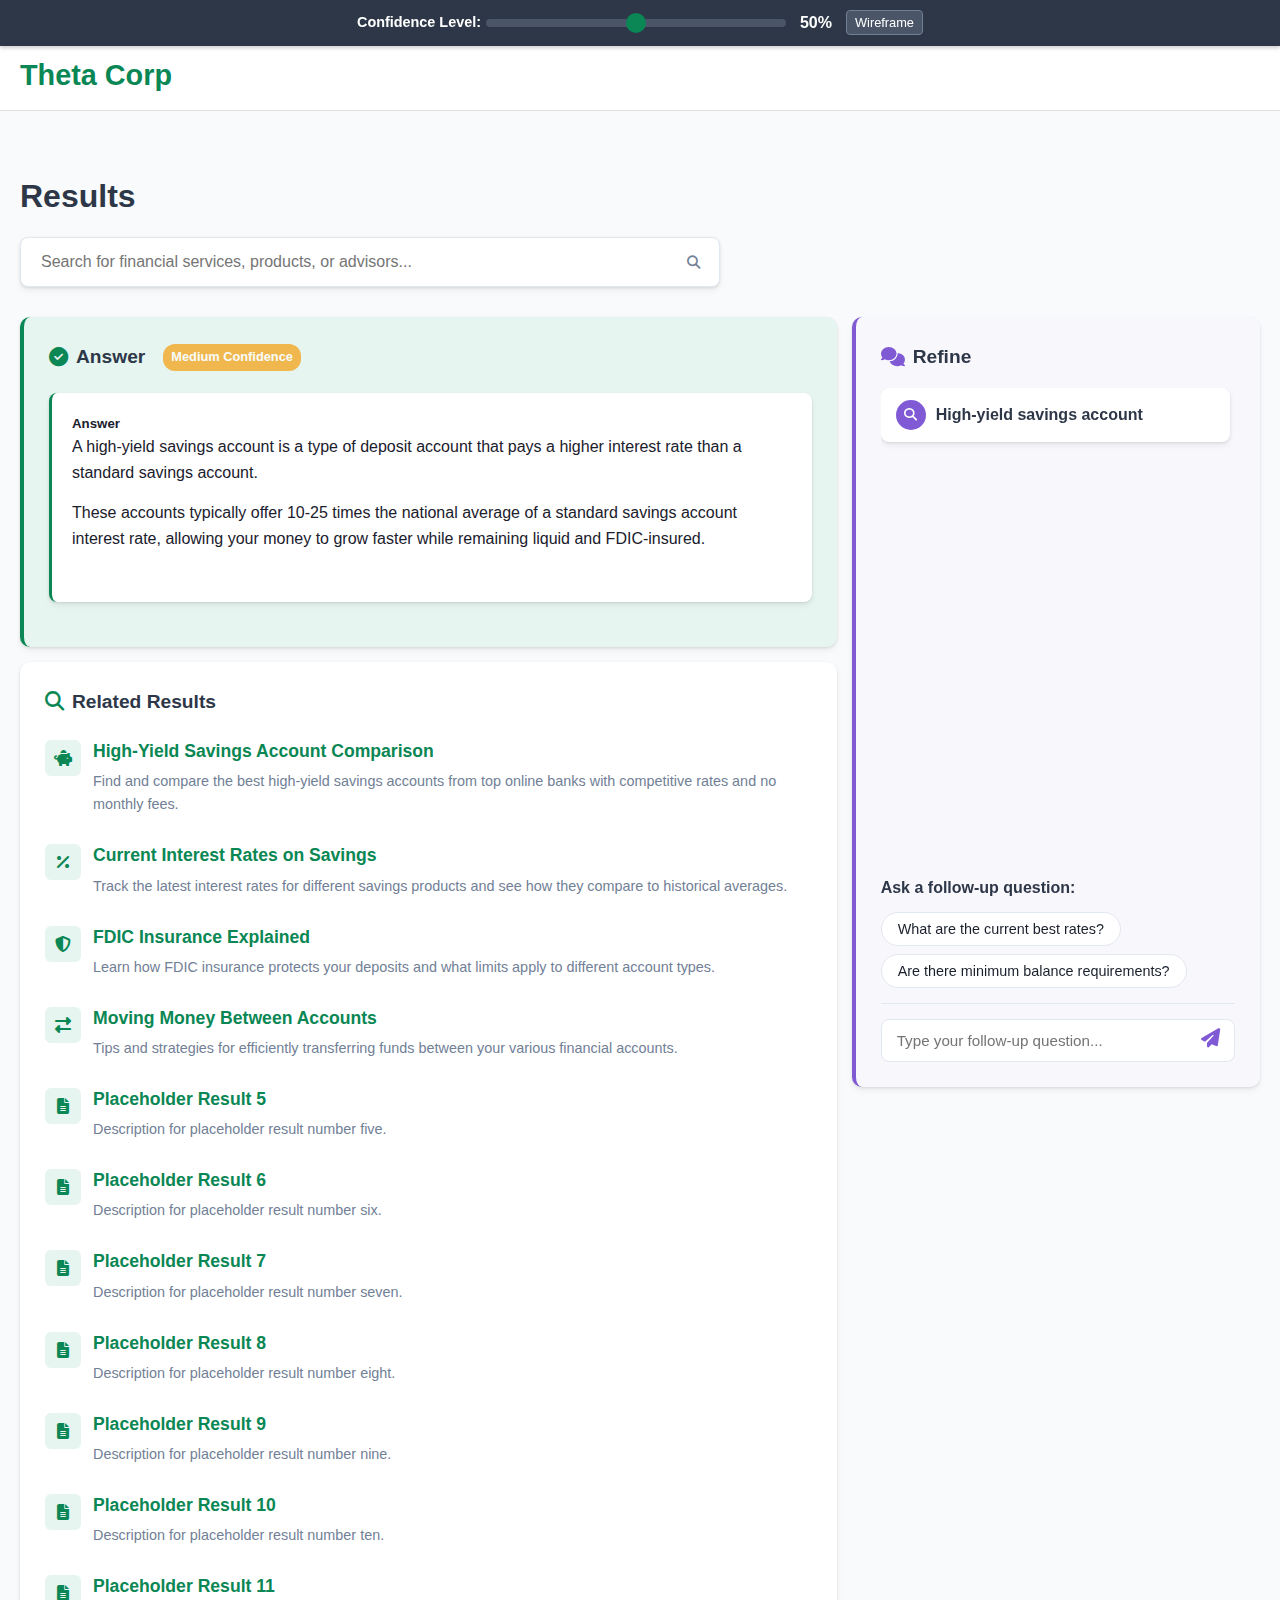
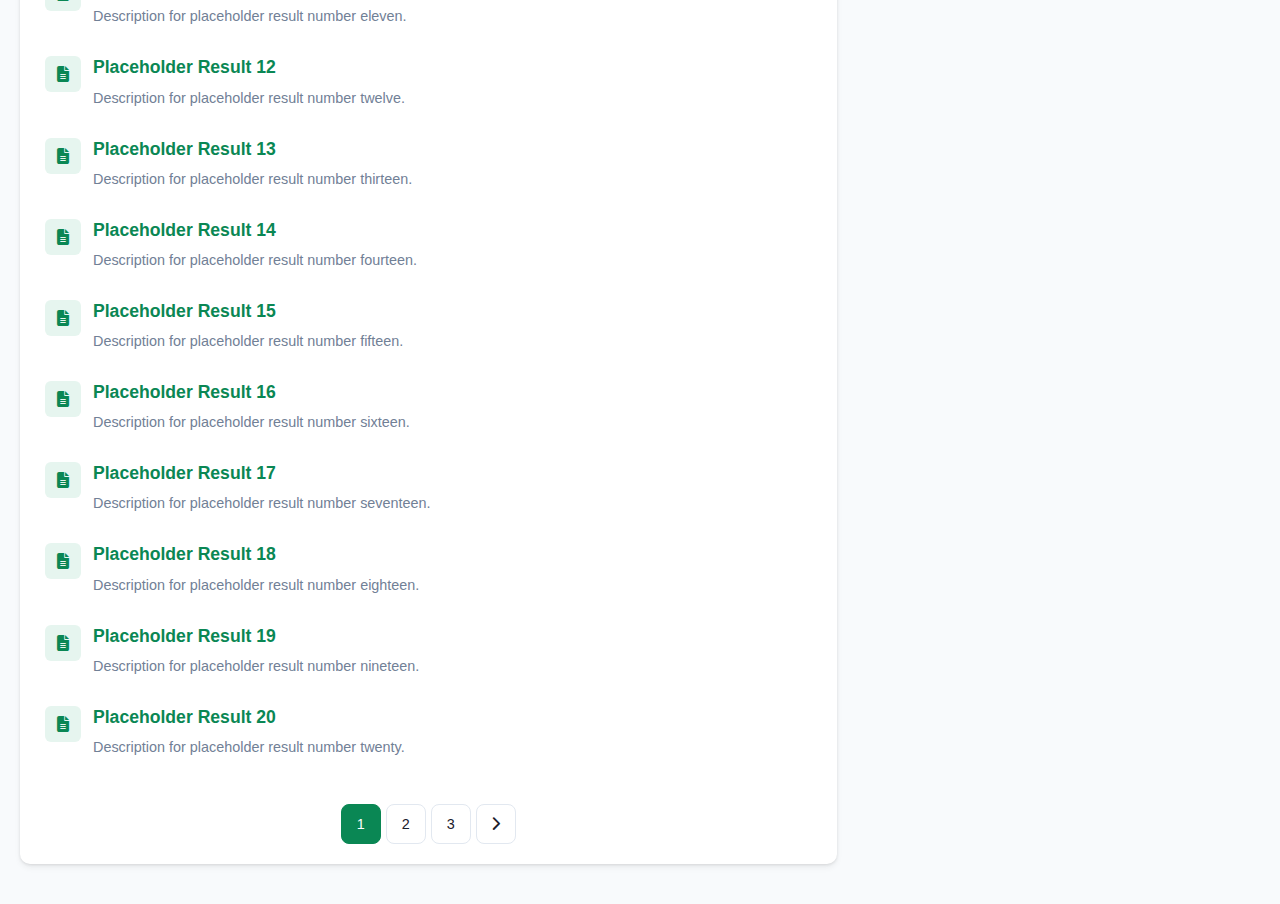
==== expSearch.html @ b94b871c "Initial commit of expSearch project" ====
<!DOCTYPE html>
<html lang="en">
<head>
    <meta charset="UTF-8">
    <meta name="viewport" content="width=device-width, initial-scale=1.0">
    <title>Financial Services Search</title>
    <link rel="stylesheet" href="expSearch.css">
    <link rel="stylesheet" href="https://cdnjs.cloudflare.com/ajax/libs/font-awesome/6.4.0/css/all.min.css">
    <!-- Add Highcharts -->
    <script src="https://code.highcharts.com/stock/highstock.js"></script>
    <script src="https://code.highcharts.com/stock/modules/data.js"></script>
    <script src="https://code.highcharts.com/stock/modules/exporting.js"></script>
    <script src="https://code.highcharts.com/stock/modules/export-data.js"></script>
    <script src="https://code.highcharts.com/stock/modules/accessibility.js"></script>
</head>
<body>
    <!-- Confidence Slider Interface (outside main UI) -->
    <div id="confidenceControls" class="confidence-controls">
        <div class="confidence-label">Confidence Level:</div>
        <input type="range" id="confidenceSlider" min="0" max="100" value="50" class="confidence-slider">
        <div class="confidence-value"><span id="confidenceValue">50</span>%</div>
        <button id="wireframeToggleBtn" class="template-btn">Wireframe</button>
    </div>

    <header class="site-header">
        <!-- Applying container class directly for consistent width -->
        <div class="header-container container"> 
            <div class="logo">
                <h1>Theta Corp</h1>
            </div>
        </div>
    </header>

    <main class="main-content">
        <!-- Simplified Search Area -->
        <div class="simplified-search container">
             <h2>Results</h2>
            <div class="search-input-wrapper">
                <input type="text" id="searchInput" placeholder="Search for financial services, products, or advisors..." autocomplete="off">
                <button id="searchButton"><i class="fas fa-search"></i></button>
                <div id="suggestionsContainer" class="suggestions-container"></div>
            </div>
        </div>

        <!-- Multi-section results area -->
        <div class="results-container container template-two"> 
            <!-- Results Header was removed -->
            
            <!-- 1. Answer Section (High Confidence) -->
            <section id="answerSection" class="results-section answer-section">
                <h4 class="section-title">
                    <i class="fas fa-check-circle"></i> Answer
                    <span class="confidence-badge">Live Data</span>
                </h4>
                <div class="answer-content">
                    <div class="answer-highlight">
                        <h5 id="stockSymbol">What is a high-yield savings account?</h5>
                        
                        <!-- Default Content Area -->
                        <div id="defaultAnswerContent"> 
                            <div class="basic-answer">
                                A high-yield savings account is a type of deposit account that pays a higher interest rate than a standard savings account.
                            </div>
                            <div class="expanded-answer">
                                These accounts typically offer 10-25 times the national average of a standard savings account interest rate, allowing your money to grow faster while remaining liquid and FDIC-insured.
                            </div>
                            <div class="detailed-answer">
                                Most high-yield savings accounts are offered by online banks, which can offer higher rates due to their lower overhead costs compared to traditional brick-and-mortar banks. Interest is typically compounded daily and paid monthly. While rates can fluctuate based on the Federal Reserve\'s decisions, they generally remain higher than standard savings accounts.
                            </div>
                            <!-- Add chart container for savings rates here if needed -->
                            <div id="savingsRatesChart" style="margin-top: 20px; display: none;"></div> 
                        </div>

                        <!-- Stock Details Area (Initially Hidden) -->
                        <div id="stockDetails" class="stock-details" style="display: none;"> 
                            <div class="stock-header">
                                <div id="stockName" class="stock-name"></div>
                            </div>
                            <div class="stock-metrics">
                                <div class="metric-group">
                                    <div class="metric">
                                        <span class="metric-label">Current Price</span>
                                        <span id="stockPrice" class="metric-value">-</span>
                                    </div>
                                    <div class="metric">
                                        <span class="metric-label">Change</span>
                                        <span id="stockChange" class="metric-value">-</span>
                                    </div>
                                </div>
                                <div class="metric-group">
                                    <div class="metric">
                                        <span class="metric-label">Open</span>
                                        <span id="stockOpen" class="metric-value">-</span>
                                    </div>
                                    <div class="metric">
                                        <span class="metric-label">Volume</span>
                                        <span id="stockVolume" class="metric-value">-</span>
                                    </div>
                                </div>
                                <div class="metric-group">
                                    <div class="metric">
                                        <span class="metric-label">High</span>
                                        <span id="stockHigh" class="metric-value">-</span>
                                    </div>
                                    <div class="metric">
                                        <span class="metric-label">Low</span>
                                        <span id="stockLow" class="metric-value">-</span>
                                    </div>
                                </div>
                            </div>
                            <div class="stock-chart">
                                <div id="stockChart" class="chart-container"></div>
                            </div>
                        </div>
                    </div>

                    <!-- Source Previews (Visible in High Confidence - Moved outside the white card) -->
                    <div class="source-previews">
                        <h6>Source Previews</h6>
                        <div class="source-tiles">
                            <div class="source-tile">
                                <div class="source-icon"><i class="fas fa-file-alt"></i></div>
                                <div class="source-info">
                                    <h5>Source Document 1 Title</h5>
                                    <p>Brief description or snippet from source 1...</p>
                                </div>
                            </div>
                            <div class="source-tile">
                                <div class="source-icon"><i class="fas fa-external-link-alt"></i></div>
                                <div class="source-info">
                                    <h5>External Article Link</h5>
                                    <p>Summary of the linked external article...</p>
                                </div>
                            </div>
                            <div class="source-tile">
                                <div class="source-icon"><i class="fas fa-database"></i></div>
                                <div class="source-info">
                                    <h5>Internal Data Source</h5>
                                    <p>Description of the internal data used...</p>
                                </div>
                            </div>
                        </div>
                    </div>
                </div>
            </section>
            
            <!-- 2. Wayfind Section (Standard Results) -->
            <section id="wayfindSection" class="results-section wayfind-section">
                 <h4 class="section-title"><i class="fas fa-search"></i> Related Results</h4>
                <div class="wayfind-list">
                    <div class="wayfind-item">
                        <div class="wayfind-icon"><i class="fas fa-piggy-bank"></i></div>
                        <div class="wayfind-content">
                            <h5>High-Yield Savings Account Comparison</h5>
                            <p>Find and compare the best high-yield savings accounts from top online banks with competitive rates and no monthly fees.</p>
                        </div>
                    </div>
                    
                    <div class="wayfind-item">
                        <div class="wayfind-icon"><i class="fas fa-percentage"></i></div>
                        <div class="wayfind-content">
                            <h5>Current Interest Rates on Savings</h5>
                            <p>Track the latest interest rates for different savings products and see how they compare to historical averages.</p>
                       </div>
                    </div>
                    
                    <div class="wayfind-item">
                        <div class="wayfind-icon"><i class="fas fa-shield-alt"></i></div>
                        <div class="wayfind-content">
                            <h5>FDIC Insurance Explained</h5>
                            <p>Learn how FDIC insurance protects your deposits and what limits apply to different account types.</p>
                        </div>
                    </div>
                    
                    <div class="wayfind-item">
                        <div class="wayfind-icon"><i class="fas fa-exchange-alt"></i></div>
                        <div class="wayfind-content">
                            <h5>Moving Money Between Accounts</h5>
                            <p>Tips and strategies for efficiently transferring funds between your various financial accounts.</p>
                        </div>
                    </div>

                    <!-- Added Placeholder Items -->
                    <div class="wayfind-item">
                        <div class="wayfind-icon"><i class="fas fa-file-alt"></i></div>
                        <div class="wayfind-content"><h5>Placeholder Result 5</h5><p>Description for placeholder result number five.</p></div>
                    </div>
                    <div class="wayfind-item">
                        <div class="wayfind-icon"><i class="fas fa-file-alt"></i></div>
                        <div class="wayfind-content"><h5>Placeholder Result 6</h5><p>Description for placeholder result number six.</p></div>
                    </div>
                    <div class="wayfind-item">
                        <div class="wayfind-icon"><i class="fas fa-file-alt"></i></div>
                        <div class="wayfind-content"><h5>Placeholder Result 7</h5><p>Description for placeholder result number seven.</p></div>
                    </div>
                    <div class="wayfind-item">
                        <div class="wayfind-icon"><i class="fas fa-file-alt"></i></div>
                        <div class="wayfind-content"><h5>Placeholder Result 8</h5><p>Description for placeholder result number eight.</p></div>
                    </div>
                    <div class="wayfind-item">
                        <div class="wayfind-icon"><i class="fas fa-file-alt"></i></div>
                        <div class="wayfind-content"><h5>Placeholder Result 9</h5><p>Description for placeholder result number nine.</p></div>
                    </div>
                    <div class="wayfind-item">
                        <div class="wayfind-icon"><i class="fas fa-file-alt"></i></div>
                        <div class="wayfind-content"><h5>Placeholder Result 10</h5><p>Description for placeholder result number ten.</p></div>
                    </div>
                    <div class="wayfind-item">
                        <div class="wayfind-icon"><i class="fas fa-file-alt"></i></div>
                        <div class="wayfind-content"><h5>Placeholder Result 11</h5><p>Description for placeholder result number eleven.</p></div>
                    </div>
                    <div class="wayfind-item">
                        <div class="wayfind-icon"><i class="fas fa-file-alt"></i></div>
                        <div class="wayfind-content"><h5>Placeholder Result 12</h5><p>Description for placeholder result number twelve.</p></div>
                    </div>
                    <div class="wayfind-item">
                        <div class="wayfind-icon"><i class="fas fa-file-alt"></i></div>
                        <div class="wayfind-content"><h5>Placeholder Result 13</h5><p>Description for placeholder result number thirteen.</p></div>
                    </div>
                    <div class="wayfind-item">
                        <div class="wayfind-icon"><i class="fas fa-file-alt"></i></div>
                        <div class="wayfind-content"><h5>Placeholder Result 14</h5><p>Description for placeholder result number fourteen.</p></div>
                    </div>
                    <div class="wayfind-item">
                        <div class="wayfind-icon"><i class="fas fa-file-alt"></i></div>
                        <div class="wayfind-content"><h5>Placeholder Result 15</h5><p>Description for placeholder result number fifteen.</p></div>
                    </div>
                    <div class="wayfind-item">
                        <div class="wayfind-icon"><i class="fas fa-file-alt"></i></div>
                        <div class="wayfind-content"><h5>Placeholder Result 16</h5><p>Description for placeholder result number sixteen.</p></div>
                    </div>
                    <div class="wayfind-item">
                        <div class="wayfind-icon"><i class="fas fa-file-alt"></i></div>
                        <div class="wayfind-content"><h5>Placeholder Result 17</h5><p>Description for placeholder result number seventeen.</p></div>
                    </div>
                    <div class="wayfind-item">
                        <div class="wayfind-icon"><i class="fas fa-file-alt"></i></div>
                        <div class="wayfind-content"><h5>Placeholder Result 18</h5><p>Description for placeholder result number eighteen.</p></div>
                    </div>
                    <div class="wayfind-item">
                        <div class="wayfind-icon"><i class="fas fa-file-alt"></i></div>
                        <div class="wayfind-content"><h5>Placeholder Result 19</h5><p>Description for placeholder result number nineteen.</p></div>
                    </div>
                    <div class="wayfind-item">
                        <div class="wayfind-icon"><i class="fas fa-file-alt"></i></div>
                        <div class="wayfind-content"><h5>Placeholder Result 20</h5><p>Description for placeholder result number twenty.</p></div>
                    </div>
                </div>
                 <div class="pagination">
                    <button class="pagination-btn active">1</button>
                    <button class="pagination-btn">2</button>
                    <button class="pagination-btn">3</button>
                    <button class="pagination-btn next"><i class="fas fa-chevron-right"></i></button>
                </div>
            </section>
            
            <!-- 3. Conversation Area (Query Refinement) -->
             <section id="conversationSection" class="results-section conversation-section">
                <h4 class="section-title"><i class="fas fa-comments"></i> Refine</h4>
                <div class="conversation-container">
                    <div class="conversation-history">
                        <div class="conversation-query">
                            <span class="query-icon"><i class="fas fa-search"></i></span>
                            <span class="query-text">High-yield savings account</span>
                        </div>
                    </div>
                     <div class="suggested-queries">
                        <h5>Ask a follow-up question:</h5>
                        <div class="query-suggestions">
                            <button class="suggestion-btn">What are the current best rates?</button>
                            <button class="suggestion-btn">Are there minimum balance requirements?</button>
                        </div>
                    </div>
                     <div class="query-input">
                        <input type="text" id="followUpInput" placeholder="Type your follow-up question...">
                        <button id="askFollowUpBtn"><i class="fas fa-paper-plane"></i></button>
                    </div>
                </div>
            </section>
        </div>
    </main>

    <script src="expSearch.js"></script>
</body>
</html>
---- expSearch.css ----
html {
    overflow-y: scroll; /* Always show scrollbar track to prevent layout shifts */
}

* {
    margin: 0;
    padding: 0;
    box-sizing: border-box;
    font-family: 'Inter', 'Segoe UI', 'Roboto', sans-serif;
}

:root {
    --primary-color: #0a8754;
    --primary-dark: #076c43;
    --primary-light: #e6f5ef;
    --secondary-color: #2d3748;
    --text-color: #1a202c;
    --text-light: #718096;
    --bg-color: #f8fafc;
    --border-color: #e2e8f0;
    --card-shadow: 0 4px 6px rgba(0, 0, 0, 0.05), 0 1px 3px rgba(0, 0, 0, 0.1);
    --transition: all 0.3s ease;
}

body {
    background-color: var(--bg-color);
    color: var(--text-color);
    line-height: 1.6;
    min-height: 100vh;
    display: flex;
    flex-direction: column;
}

.container {
    max-width: 1400px;
    margin: 0 auto;
    padding: 0 20px;
}

/* Header Styles */
.site-header {
    background-color: white;
    color: var(--primary-color);
    box-shadow: none;
    position: sticky;
    top: 0;
    z-index: 100;
    margin-top: 40px;
    border-bottom: 1px solid #e0e0e0;
    transform: translateZ(0); /* Promote to own layer */
}

.header-container {
    display: flex;
    justify-content: flex-start;
    align-items: center;
    height: 70px;
    margin: 0 auto;
    padding: 0 20px;
}

.logo h1 {
    font-size: 1.8rem;
    font-weight: 700;
    margin: 0;
    color: var(--primary-color);
}

.main-nav ul {
    display: flex;
    list-style: none;
}

.main-nav li {
    margin-left: 25px;
}

.main-nav a {
    color: white;
    text-decoration: none;
    font-weight: 500;
    font-size: 0.95rem;
    transition: var(--transition);
    padding: 8px 0;
    position: relative;
}

.main-nav a::after {
    content: '';
    position: absolute;
    bottom: 0;
    left: 0;
    width: 0;
    height: 2px;
    background-color: white;
    transition: var(--transition);
}

.main-nav a:hover::after,
.main-nav a.active::after {
    width: 100%;
}

/* Main Content Styles */
.main-content {
    padding: 40px 0;
}

/* Search Section Styles */
.search-section {
    width: 100%;
    max-width: 1200px;
    margin: 0 auto 2rem;
    padding: 0 20px;
}

.search-container {
    position: relative;
    display: flex;
    align-items: center;
    gap: 10px;
    width: 100%;
    background: white;
    border-radius: 8px;
    box-shadow: 0 2px 4px rgba(0, 0, 0, 0.1);
    padding: 8px 12px;
}

#homeSearchInput {
    flex: 1;
    padding: 14px 50px 14px 20px; /* Pad left for text, right for icon */
    border: 1px solid var(--border-color);
    border-radius: 12px !important; /* Updated corner radius, added !important */
    font-size: 1rem;
    box-shadow: 0 1px 3px rgba(0, 0, 0, 0.05);
    transition: box-shadow 0.3s ease;
    background-color: white;
}

#homeSearchInput:focus {
    outline: none;
    border-color: var(--primary-color);
    box-shadow: 0 0 0 2px var(--primary-light);
}

#homeSearchButton {
    padding: 12px 20px;
    background-color: var(--primary-color);
    color: white;
    border: none;
    border-radius: 8px;
    cursor: pointer;
    transition: var(--transition);
    display: flex;
    align-items: center;
    justify-content: center;
}

#homeSearchButton:hover {
    background-color: var(--primary-dark);
}

.attach-button {
    background: transparent;
    color: var(--text-light);
    border: none;
    padding: 12px;
    cursor: pointer;
    transition: color 0.3s;
    white-space: nowrap;
}

.attach-button:hover {
    color: var(--primary-color);
}

/* Match icebreaker grid breakpoints */
@media (max-width: 900px) {
    .search-section {
        max-width: 900px;
        padding: 0 15px;
    }
}

@media (max-width: 700px) {
    .search-section {
        max-width: 700px;
        padding: 0 10px;
    }
}

@media (max-width: 500px) {
    .search-section {
        max-width: 500px;
        padding: 0 8px;
    }
}

@media (max-width: 768px) {
    .search-section {
        padding: 15px;
    }
    
    #homeSearchInput {
        padding: 10px 15px;
    }
    
    #homeSearchButton {
        padding: 10px 15px;
    }
}

#searchInput {
    width: 100%;
    padding: 15px 20px;
    border: 1px solid var(--border-color);
    border-radius: 8px;
    font-size: 1rem;
    box-shadow: var(--card-shadow);
    transition: var(--transition);
}

#searchInput:focus {
    outline: none;
    border-color: var(--primary-color);
    box-shadow: 0 0 0 3px rgba(10, 135, 84, 0.2);
}

#searchButton {
    position: absolute;
    right: 5px;
    top: 50%;
    transform: translateY(-50%);
    background-color: transparent;
    color: var(--text-light);
    border: none;
    padding: 10px 15px;
    cursor: pointer;
    transition: var(--transition);
}

#searchButton:hover {
    background-color: transparent;
    color: var(--secondary-color);
}

.search-filters {
    display: flex;
    justify-content: center;
    flex-wrap: wrap;
    gap: 10px;
    margin-top: 20px;
}

.filter-btn {
    background-color: white;
    border: 1px solid var(--border-color);
    border-radius: 20px;
    padding: 8px 16px;
    font-size: 0.9rem;
    cursor: pointer;
    transition: var(--transition);
}

.filter-btn:hover {
    background-color: var(--primary-light);
    border-color: var(--primary-color);
}

.filter-btn.active {
    background-color: var(--primary-color);
    color: white;
    border-color: var(--primary-color);
}

/* Results Section Styles */
.results-section {
    padding: 0 0 20px 0;
}

.results-header {
    display: flex;
    justify-content: space-between;
    align-items: center;
    margin-bottom: 20px;
    flex-wrap: wrap;
    gap: 15px;
}

.results-header h3 {
    font-size: 1.5rem;
    color: var(--secondary-color);
}

.results-count {
    color: var(--text-light);
    font-size: 0.95rem;
}

.results-sort {
    display: flex;
    align-items: center;
    gap: 10px;
}

.results-sort label {
    color: var(--text-light);
    font-size: 0.9rem;
}

#sortOptions {
    padding: 8px 12px;
    border: 1px solid var(--border-color);
    border-radius: 6px;
    background-color: white;
    font-size: 0.9rem;
    color: var(--text-color);
}

.results-grid {
    display: grid;
    grid-template-columns: repeat(auto-fill, minmax(300px, 1fr));
    gap: 25px;
    margin-bottom: 40px;
}

.result-card {
    background-color: white;
    border-radius: 10px;
    padding: 25px;
    box-shadow: var(--card-shadow);
    transition: var(--transition);
    display: flex;
    flex-direction: column;
}

.result-card:hover {
    transform: translateY(-5px);
    box-shadow: 0 10px 15px rgba(0, 0, 0, 0.1);
}

.result-icon {
    background-color: var(--primary-light);
    color: var(--primary-color);
    width: 50px;
    height: 50px;
    display: flex;
    align-items: center;
    justify-content: center;
    border-radius: 10px;
    font-size: 1.3rem;
    margin-bottom: 15px;
}

.result-card h4 {
    font-size: 1.1rem;
    margin-bottom: 10px;
    color: var(--secondary-color);
}

.result-card p {
    color: var(--text-light);
    font-size: 0.95rem;
    margin-bottom: 20px;
    flex-grow: 1;
}

.result-meta {
    display: flex;
    justify-content: space-between;
    margin-bottom: 15px;
}

.result-tag {
    background-color: #f0f4f9;
    color: var(--text-light);
    padding: 4px 10px;
    border-radius: 15px;
    font-size: 0.8rem;
}

/* Remove star rating styles */
.result-rating, 
.wayfind-rating, 
.source-rating {
    display: none;
}

/* Adjust the wayfind-meta to look good without ratings */
.wayfind-meta {
    justify-content: flex-start;
}

.result-link {
    color: var(--primary-color);
    text-decoration: none;
    font-weight: 600;
    font-size: 0.9rem;
    display: flex;
    align-items: center;
    gap: 5px;
    transition: var(--transition);
}

.result-link:hover {
    color: var(--primary-dark);
}

.result-link i {
    font-size: 0.8rem;
}

/* Pagination Styles */
.pagination {
    display: flex;
    justify-content: center;
    gap: 5px;
}

.pagination-btn {
    width: 40px;
    height: 40px;
    border-radius: 8px;
    border: 1px solid var(--border-color);
    background-color: white;
    display: flex;
    align-items: center;
    justify-content: center;
    font-size: 0.9rem;
    color: var(--text-color);
    cursor: pointer;
    transition: var(--transition);
}

.pagination-btn:hover {
    background-color: var(--primary-light);
    border-color: var(--primary-color);
}

.pagination-btn.active {
    background-color: var(--primary-color);
    color: white;
    border-color: var(--primary-color);
}

/* Footer Styles - REMOVED */
/* 
.site-footer {
    background-color: var(--secondary-color);
    color: white;
    padding: 20px 0;
    text-align: center;
    font-size: 0.9rem;
}
*/

/* Confidence Controls Styles */
.confidence-controls {
    position: fixed;
    top: 0;
    left: 0;
    right: 0;
    background-color: #2d3748;
    color: white;
    padding: 10px 20px;
    display: flex;
    align-items: center;
    justify-content: center;
    gap: 5px;
    z-index: 1000;
    box-shadow: 0 2px 4px rgba(0, 0, 0, 0.2);
    flex-wrap: wrap;
    transform: translateZ(0); /* Promote to own layer */
}

.confidence-label {
    font-weight: 600;
    font-size: 0.9rem;
}

.confidence-slider {
    width: 300px;
    -webkit-appearance: none;
    height: 8px;
    border-radius: 4px;
    background: #4a5568;
    outline: none;
}

.confidence-slider::-webkit-slider-thumb {
    -webkit-appearance: none;
    appearance: none;
    width: 20px;
    height: 20px;
    border-radius: 50%;
    background: var(--primary-color);
    cursor: pointer;
    transition: var(--transition);
}

.confidence-slider::-webkit-slider-thumb:hover {
    background: var(--primary-dark);
    transform: scale(1.1);
}

.confidence-slider::-moz-range-thumb {
    width: 20px;
    height: 20px;
    border-radius: 50%;
    background: var(--primary-color);
    cursor: pointer;
    border: none;
    transition: var(--transition);
}

.confidence-value {
    font-weight: 700;
    min-width: 50px;
    text-align: center;
}

.template-controls {
    display: flex;
    gap: 5px;
    margin-left: 20px;
}

.template-btn {
    padding: 4px 8px;
    font-size: 0.8rem;
    background-color: #4a5568;
    color: white;
    border: 1px solid #718096;
    border-radius: 4px;
    cursor: pointer;
    transition: background-color 0.2s ease;
}

.template-btn:hover {
    background-color: #718096;
}

.template-btn.active {
    background-color: var(--primary-color);
    border-color: var(--primary-dark);
}

/* Search Header Area */
.search-header-area {
    margin-bottom: 15px;
}

.search-header-area h2 {
    display: inline;
    margin-right: 15px;
}

.confidence-explanation {
    display: inline;
    font-size: 0.95rem;
    color: var(--text-light);
}

/* Typeahead Suggestions Styles */
#suggestionsContainer {
    position: absolute;
    top: 100%;
    left: 0;
    right: 0;
    background: white;
    border: 1px solid var(--border-color);
    border-radius: 8px;
    margin-top: 4px;
    box-shadow: var(--card-shadow);
    z-index: 1000;
    max-height: 300px;
    overflow-y: auto;
    display: none; /* Hide by default */
}

.suggestion-item, 
.suggestion-item-personal,
.suggestion-item-ticker {
    padding: 10px 15px;
    cursor: pointer;
    border-bottom: 1px solid var(--border-color);
    transition: background-color 0.2s ease;
    display: flex;
    align-items: center;
    gap: 10px;
    overflow: hidden;
}

.suggestion-item:last-child, 
.suggestion-item-personal:last-child, 
.suggestion-item-ticker:last-child {
    border-bottom: none;
}

.suggestion-item:hover,
.suggestion-item-personal:hover,
.suggestion-item-ticker:hover,
.suggestion-item.active,
.suggestion-item-personal.active,
.suggestion-item-ticker.active {
    background-color: var(--primary-light);
}

/* Icon Styling (Common) */
.suggestion-item i, 
.suggestion-item-personal i, 
.suggestion-item-ticker i {
    color: var(--text-light);
    width: 16px;
    text-align: center;
    flex-shrink: 0;
    margin-right: 0;
}

/* Specific Styling for .suggestion-item (Terms) */
.suggestion-item .suggestion-text-wrapper {
    flex-grow: 1;
    white-space: nowrap;
    overflow: hidden;
    text-overflow: ellipsis;
}

.suggestion-item mark {
    background-color: transparent;
    color: var(--primary-color);
    font-weight: 600;
}

/* Specific Styling for .suggestion-item-ticker */
.suggestion-item-ticker {
    /* Keep display: flex; align-items: center; gap: 10px from common style */
    /* Remove padding override if present, use common padding */
}

.suggestion-item-ticker .ticker-info-wrapper {
    display: flex;
    flex-direction: column;
    align-items: flex-start;
    flex-grow: 1;
    margin-left: 0;
    overflow: hidden;
    min-width: 0;
}

.suggestion-item-ticker .ticker-symbol {
    font-weight: 600;
    font-size: 1rem;
    white-space: nowrap;
}

.suggestion-item-ticker .ticker-name {
    font-size: 0.85rem;
    color: var(--text-light);
    white-space: nowrap;
    overflow: hidden;
    text-overflow: ellipsis;
    width: 100%;
}

.suggestion-item-ticker .ticker-financials {
    display: flex;
    flex-direction: column;
    align-items: flex-end;
    font-size: 0.9rem;
    min-width: 80px;
    text-align: right;
    flex-shrink: 0;
}

.suggestion-item-ticker .ticker-price {
    font-weight: 500;
    white-space: nowrap;
}

.suggestion-item-ticker .ticker-change {
    white-space: nowrap;
}

.suggestion-item-ticker .ticker-change.positive {
    color: #10b981;
}

.suggestion-item-ticker .ticker-change.negative {
    color: #ef4444;
}

/* Specific Styling for .suggestion-item-personal */
.suggestion-item-personal {
    /* Keep display: flex; align-items: center; gap: 10px from common style */
}

.suggestion-item-personal .personal-content-wrapper {
    display: flex;
    flex-direction: column;
    align-items: flex-start;
    flex-grow: 1;
    overflow: hidden;
    min-width: 0;
}

.suggestion-item-personal .personal-text {
    font-size: 0.95rem;
    white-space: nowrap;
    overflow: hidden;
    text-overflow: ellipsis;
    width: 100%;
}

.suggestion-item-personal .personal-text mark {
    background-color: transparent;
    color: var(--primary-color);
    font-weight: 600;
}

.suggestion-item-personal .personal-details {
    font-size: 0.9rem;
    color: var(--secondary-color);
    font-weight: 500;
    margin-left: auto;
    white-space: nowrap;
    flex-shrink: 0;
    padding-left: 10px;
}

/* Answer Feedback Styles */
.answer-feedback {
    margin-top: 20px;
    padding-top: 15px;
    border-top: 1px dashed var(--border-color);
    display: flex;
    align-items: center;
    gap: 10px;
    font-size: 0.9rem;
    color: var(--text-light);
}

.feedback-btn {
    background: none;
    border: 1px solid var(--border-color);
    border-radius: 15px;
    padding: 4px 10px;
    cursor: pointer;
    display: flex;
    align-items: center;
    gap: 5px;
    font-size: 0.85rem;
    transition: all 0.2s ease;
}

.feedback-btn:hover {
    background-color: var(--primary-light);
    border-color: var(--primary-color);
    color: var(--primary-dark);
}

.feedback-btn i {
    font-size: 0.9em;
}

/* Portfolio Widget Styles */
.portfolio-widget {
    border-left: 4px solid #4299e1;
    background-color: #ebf8ff;
    display: none;
    transition: opacity 0.5s ease, max-height 0.5s ease;
    opacity: 0;
    max-height: 0;
    overflow: hidden;
}

.portfolio-widget.visible {
    display: block;
    opacity: 1;
    max-height: 500px;
}

.portfolio-widget .section-title i {
    color: #4299e1;
}

.portfolio-content {
    display: flex;
    flex-direction: column;
    gap: 12px;
}

.portfolio-metric {
    display: flex;
    justify-content: space-between;
    font-size: 1rem;
}

.metric-label {
    color: var(--text-light);
}

.metric-value {
    font-weight: 600;
    color: var(--secondary-color);
}

.metric-value.positive {
    color: #10b981;
}

.metric-value.negative {
    color: #ef4444;
}

.portfolio-link {
    margin-top: 10px;
    color: #4299e1;
    text-decoration: none;
    font-weight: 600;
    font-size: 0.9rem;
    align-self: flex-start;
}

.portfolio-link:hover {
    text-decoration: underline;
}

/* Adjustments for Grid Layout */
.results-container.template-two {
    grid-template-areas:
        "answer conversation"
        "portfolio conversation"
        "wayfind conversation";
}

.results-container.template-three {
    grid-template-areas:
        "answer conversation"
        "portfolio conversation";
}

#portfolioWidget {
    grid-area: portfolio;
}

/* Responsive for portfolio */
@media (max-width: 768px) {
    .results-container.template-two {
        grid-template-areas:
            "answer"
            "portfolio"
            "wayfind"
            "conversation";
    }
    .results-container.template-three {
        grid-template-areas:
            "answer"
            "portfolio"
            "conversation";
    }
}

/* Multi-section Results Container - Base Layout */
.results-container {
    margin-top: 0;
    transition: all 0.4s ease-in-out;
}

/* Template Layout Styles */
.results-container.template-one,
.results-container.template-two,
.results-container.template-three {
    display: grid;
    gap: 15px;
}

/* Template One: Related Results (2/3) and Conversation (1/3) side-by-side */
.results-container.template-one {
    grid-template-columns: 2fr 1fr; /* Two columns */
    grid-template-areas:
        /* Single row: wayfind on left, conversation on right */
        "wayfind conversation";
}

/* Hide Answer Section completely in Template 1 */
.results-container.template-one #answerSection {
    display: none;
}

.results-container.template-one #wayfindSection {
    grid-area: wayfind;
    opacity: 1;
    max-height: 2000px; 
}

.results-container.template-one #conversationSection {
    grid-area: conversation;
    /* Ensure sticky positioning applies (it should inherit from base .conversation-section) */
    position: sticky; /* Re-apply or ensure inheritance */
    top: 110px; 
    max-height: calc(100vh - 130px); 
    height: calc(100vh - 130px);
}

/* Template Two: Direct Answer and Related Results stacked with Conversation to the right */
.results-container.template-two {
    grid-template-columns: 2fr 1fr;
    grid-template-areas:
        "answer conversation"
        "wayfind conversation";
}

.results-container.template-two #answerSection {
    grid-area: answer;
    margin-bottom: 0;
}

.results-container.template-two #wayfindSection {
    grid-area: wayfind;
}

.results-container.template-two #conversationSection {
    grid-area: conversation;
}

/* Template Three: Direct Answer and Conversation in two columns */
.results-container.template-three {
    grid-template-columns: 2fr 1fr;
    grid-template-areas:
        "answer conversation"
        /* Add wayfind area even if hidden */
        "wayfind conversation"; 
     grid-template-rows: auto auto;
}

.results-container.template-three #answerSection {
    grid-area: answer;
    /* Ensure it's visible */
    opacity: 1;
    max-height: 2000px; /* Or appropriate max-height */
}

/* Hide Wayfind Section in Template 3 using transitions */
.results-container.template-three #wayfindSection {
    opacity: 0;
    max-height: 0;
    padding-top: 0;
    padding-bottom: 0;
    margin-bottom: 0;
    border-width: 0;
    /* Removed display: none */
}

.results-container.template-three #conversationSection {
    grid-area: conversation;
    grid-row: 1 / 3; /* Span both rows */
}

/* Responsive adjustments for templates */
@media (max-width: 768px) {
    .results-container.template-one,
    .results-container.template-two,
    .results-container.template-three {
        grid-template-columns: 1fr;
    }
    
    .results-container.template-one {
        grid-template-areas:
            "wayfind"
            "conversation";
    }
    
    .results-container.template-two {
        grid-template-areas:
            "answer"
            "wayfind"
            "conversation";
    }
    
    .results-container.template-three {
        grid-template-areas:
            "answer"
            "conversation";
    }
}

/* Common Styles for Result Sections */
.results-section {
    background-color: white;
    border-radius: 10px;
    padding: 25px;
    box-shadow: var(--card-shadow);
}

.section-title {
    font-size: 1.2rem;
    color: var(--secondary-color);
    margin-bottom: 20px;
    display: flex;
    align-items: center;
    gap: 8px;
}

.section-title i {
    color: var(--primary-color);
}

/* Specific color for conversation section title icon */
.conversation-section .section-title i {
    color: #805ad5; /* Purple */
}

/* 1. Answer Section Styles */
.answer-section {
    border-left: 4px solid var(--primary-color);
    background-color: var(--primary-light);
    transition: all 0.6s ease-in-out, max-height 0.6s ease, padding 0.6s ease, margin 0.6s ease, border-width 0.6s ease, opacity 0.6s ease;
    overflow: hidden;
    max-height: 2000px;
    opacity: 1;
    padding: 25px;
    margin-bottom: 25px;
}

/* Confidence Badge */
.confidence-badge {
    font-size: 0.8rem;
    padding: 3px 8px;
    border-radius: 12px;
    margin-left: 10px;
    font-weight: 600;
    background-color: var(--primary-color);
    color: white;
    opacity: 0;
    transform: translateY(-10px);
    transition: opacity 0.4s ease, transform 0.4s ease;
}

.answer-content {
    display: flex;
    flex-direction: column;
    gap: 20px;
    transition: all 0.5s ease-in-out;
}

.answer-highlight {
    background-color: white;
    padding: 20px;
    border-radius: 8px;
    box-shadow: var(--card-shadow);
    transition: all 0.5s ease;
    border-left: 0px solid var(--primary-color);
}

/* Answer text paragraphs with transition states */
.basic-answer {
    color: var(--text-color);
    line-height: 1.6;
    margin-bottom: 15px;
    transition: all 0.4s ease;
}

.expanded-answer, .detailed-answer {
    color: var(--text-color);
    line-height: 1.6;
    margin-bottom: 15px;
    max-height: 0;
    opacity: 0;
    overflow: hidden;
    transition: max-height 0.6s ease, opacity 0.6s ease, margin 0.6s ease;
}

.answer-meta {
    display: flex;
    justify-content: space-between;
    font-size: 0.85rem;
    color: var(--text-light);
    margin-top: 15px;
}

.answer-source a {
    color: var(--primary-color);
    text-decoration: none;
}

.answer-accuracy {
    color: var(--primary-color);
    font-weight: 600;
}

/* Quick actions section */
.quick-actions {
    display: flex;
    gap: 10px;
    flex-wrap: wrap;
    transition: all 0.5s ease;
}

.action-btn {
    padding: 8px 16px;
    background-color: white;
    color: var(--primary-color);
    border: 1px solid var(--primary-color);
    border-radius: 5px;
    font-size: 0.9rem;
    font-weight: 600;
    cursor: pointer;
    display: flex;
    align-items: center;
    gap: 8px;
    transition: all 0.3s ease;
}

.action-btn.primary-action {
    background-color: var(--primary-color);
    color: white;
}

/* 2. Wayfind Section Styles */
.wayfind-section {
    flex-grow: 1;
    padding-bottom: 20px; 
    /* Add max-height and transitions for smooth collapse/expand */
    max-height: 2000px; /* Default large max-height */
    overflow: hidden; /* Needed for max-height transition */
    transition: opacity 0.6s ease, transform 0.6s ease, max-height 0.6s ease, padding 0.6s ease, margin 0.6s ease, border-width 0.6s ease;
    border-width: 0; /* Ensure border is part of transition */
    border-style: solid;
    border-color: transparent;
}

.wayfind-list {
    display: flex;
    flex-direction: column;
    gap: 0; /* Remove gap, use margin on items */
    margin-bottom: 20px;
}

.wayfind-item {
    /* Remove card styles */
    background-color: transparent;
    border: none;
    box-shadow: none;
    padding: 0;
    margin-bottom: 20px; /* Space between link groups */
    display: flex; /* Change back to flex to allow icon */
    align-items: flex-start; /* Align icon and text to top */
    gap: 12px; /* Add gap between icon and content */
    cursor: default;
}

.wayfind-item:hover {
    /* Remove hover effect */
    transform: none;
    box-shadow: none;
    border-color: transparent;
}

.wayfind-icon {
    display: flex; /* Show the icon again */
    background-color: var(--primary-light);
    color: var(--primary-color);
    width: 36px; /* Make icon slightly smaller */
    height: 36px;
    min-width: 36px;
    align-items: center;
    justify-content: center;
    border-radius: 6px; /* Adjust radius */
    font-size: 1rem; /* Adjust icon size */
    margin-top: 3px; /* Align with first line of text */
}

.wayfind-content {
    flex-grow: 1;
    padding-top: 0; /* Ensure no extra padding */
}

.wayfind-content h5 {
    font-size: 1.1rem;
    color: var(--primary-color); /* Link color */
    margin-bottom: 5px;
    cursor: pointer;
    text-decoration: none;
    display: inline-block; /* To allow hover effect */
}

.wayfind-content h5:hover {
    text-decoration: underline;
}

.wayfind-content p {
    color: var(--text-light);
    font-size: 0.9rem; /* Slightly smaller description */
    margin-bottom: 5px;
}

.wayfind-meta {
    display: none; /* Hide the tag/rating row */
}

/* 3. Conversation Section Styles */
.conversation-section {
    border-left: 4px solid #805ad5;
    background-color: #f8f7fc;
    position: sticky;
    top: 110px; /* Account for header and confidence controls */
    max-height: calc(100vh - 130px); /* Fill browser height minus header space */
    align-self: flex-start; /* Stick to top of grid area */
    transition: max-height 0.2s ease, opacity 0.4s ease, transform 0.4s ease;
    display: flex; 
    flex-direction: column; /* Stack title and container vertically */
    padding: 25px; /* Apply padding to the main section now */
}

/* Adjust the grid templates to accommodate the floating conversation section */
.results-container.template-one #conversationSection,
.results-container.template-two #conversationSection,
.results-container.template-three #conversationSection {
    height: calc(100vh - 130px);
    margin-bottom: 30px;
}

/* Inner container: Manages vertical flex layout */
.conversation-container {
    display: flex;
    flex-direction: column;
    flex-grow: 1; /* Grow to fill space below title */
    /* Removed width/height: 100%, now managed by flex */
    padding: 0; /* Reset padding, parent section has it */
    gap: 15px; /* Adjust gap between elements */
    min-height: 0; /* Prevent flex overflow issues */
}

/* Static Header within the chat */
.conversation-section .section-title {
    flex-shrink: 0; /* Prevent shrinking */
    margin-bottom: 15px; /* Add space below title */
}

/* Scrollable History Area */
.conversation-history {
    flex-grow: 1; /* Takes up available space */
    overflow-y: auto; /* ONLY this part scrolls */
    display: flex;
    flex-direction: column;
    gap: 15px;
    padding-right: 5px; /* Space for scrollbar */
    min-height: 50px; /* Ensure it has some minimum height */
}

/* Static Suggested Queries Area */
.suggested-queries {
    flex-shrink: 0; /* Prevent shrinking */
}

/* Static Input Area at the bottom */
.query-input {
    flex-shrink: 0; /* Prevent shrinking */
    display: flex;
    position: relative;
    border-top: 1px solid var(--border-color);
    padding: 15px 0 0 0;
    margin: 0; /* Reset margin */
}

.conversation-query {
    display: flex;
    align-items: center;
    gap: 10px;
    padding: 12px 15px;
    background-color: white;
    border-radius: 8px;
    box-shadow: var(--card-shadow);
}

.query-icon {
    background-color: #805ad5;
    color: white;
    width: 30px;
    height: 30px;
    border-radius: 50%;
    display: flex;
    align-items: center;
    justify-content: center;
    font-size: 0.8rem;
}

.query-text {
    font-weight: 600;
    color: var(--secondary-color);
}

.suggested-queries h5 {
    font-size: 1rem;
    color: var(--secondary-color);
    margin-bottom: 12px;
}

.query-suggestions {
    display: flex;
    flex-wrap: wrap;
    gap: 8px;
}

.suggestion-btn {
    background-color: white;
    border: 1px solid #e2e8f0;
    border-radius: 20px;
    padding: 8px 16px;
    font-size: 0.9rem;
    color: var(--text-color);
    cursor: pointer;
    transition: var(--transition);
}

.suggestion-btn:hover {
    background-color: #f0f4f9;
    border-color: #805ad5;
    color: #805ad5;
}

#followUpInput {
    width: 100%;
    padding: 12px 15px;
    padding-right: 45px;
    border: 1px solid var(--border-color);
    border-radius: 8px;
    font-size: 0.95rem;
    background-color: white;
}

#followUpInput:focus {
    outline: none;
    border-color: #805ad5;
    box-shadow: 0 0 0 3px rgba(128, 90, 213, 0.2);
}

#askFollowUpBtn {
    position: absolute;
    right: 15px;
    top: 50%;
    transform: translateY(calc(-50% + 6px));
    background-color: transparent;
    color: #805ad5;
    border: none;
    width: auto;
    height: auto;
    padding: 0;
    display: flex;
    align-items: center;
    justify-content: center;
    cursor: pointer;
    transition: var(--transition);
    font-size: 1.2rem;
}

#askFollowUpBtn:hover {
    background-color: transparent;
    color: #6b46c1; /* Darker purple on hover */
}

/* Source previews section */
.source-previews {
    max-height: 0;
    opacity: 0;
    overflow: hidden;
    transition: max-height 0.8s ease, opacity 0.6s ease, margin 0.6s ease;
    margin-top: 0;
}

.source-previews h6 {
    font-size: 1rem;
    color: var(--secondary-color);
    margin-bottom: 15px;
}

.source-tiles {
    display: grid;
    grid-template-columns: repeat(auto-fill, minmax(250px, 1fr));
    gap: 15px;
}

.source-tile {
    display: flex;
    padding: 15px;
    background-color: white;
    border-radius: 8px;
    box-shadow: var(--card-shadow);
    gap: 12px;
    align-items: center;
}

.source-icon {
    background-color: var(--primary-light);
    color: var(--primary-color);
    width: 40px;
    height: 40px;
    min-width: 40px;
    display: flex;
    align-items: center;
    justify-content: center;
    border-radius: 8px;
    font-size: 1.1rem;
}

.source-info {
    flex-grow: 1;
}

.source-info h5 {
    font-size: 0.95rem;
    color: var(--secondary-color);
    margin-bottom: 3px;
}

.source-info p {
    font-size: 0.85rem;
    color: var(--text-light);
    margin-bottom: 5px;
}

/* Confidence Level Style Changes */
/* Low Confidence (0-30%) */
.low-confidence .answer-highlight {
    border-left-width: 0px;
}

.low-confidence .expanded-answer,
.low-confidence .detailed-answer,
.low-confidence .source-previews {
    max-height: 0;
    opacity: 0;
    margin-bottom: 0;
}

/* Medium Confidence (30-70%) */
.medium-confidence .answer-highlight {
    border-left-width: 3px;
}

.medium-confidence .expanded-answer {
    max-height: 200px;
    opacity: 1;
    margin-bottom: 15px;
}

.medium-confidence .confidence-badge {
    opacity: 0.7;
    transform: translateY(0);
    background-color: #f59e0b; /* Orange for medium confidence */
}

/* High Confidence (70-100%) */
.high-confidence .answer-highlight {
    border-left-width: 5px;
}

.high-confidence .expanded-answer,
.high-confidence .detailed-answer {
    max-height: 300px;
    opacity: 1;
    margin-bottom: 15px;
}

.high-confidence .confidence-badge {
    opacity: 1;
    transform: translateY(0);
}

.high-confidence .source-previews {
    max-height: 500px;
    opacity: 1;
    margin-top: 20px;
}

/* Responsive Adjustments */
@media (max-width: 768px) {
    .confidence-controls {
        flex-direction: column;
        padding: 10px;
        gap: 8px;
    }
    
    .confidence-slider {
        width: 100%;
    }
    
    .site-header {
        margin-top: 80px;
    }
    
    .wayfind-item {
        flex-direction: column;
        gap: 10px;
    }
    
    .wayfind-icon {
        margin: 0 auto;
    }
    
    .action-btn {
        flex: 1;
        justify-content: center;
    }
}

/* Simplified Search Area */
.simplified-search {
    margin: 20px auto 30px;
    text-align: left;
}

.simplified-search h2 {
    font-size: 2rem;
    color: var(--secondary-color);
    margin-bottom: 15px;
}

.simplified-search .search-input-wrapper {
    max-width: 700px;
    margin: 0 auto 0 0;
    position: relative;
}

/* Typeahead Suggestions Styles */
#suggestionsContainer {
    position: absolute;
    top: 100%;
    left: 0;
    right: 0;
    background: white;
    border: 1px solid var(--border-color);
    border-radius: 8px;
    margin-top: 4px;
    box-shadow: var(--card-shadow);
    z-index: 1000;
    max-height: 300px;
    overflow-y: auto;
    display: none; /* Hide by default */
}

.suggestion-item {
    padding: 12px 16px;
    cursor: pointer;
    display: flex;
    align-items: center;
    justify-content: space-between;
    border-bottom: 1px solid var(--border-color);
}

.suggestion-item:last-child {
    border-bottom: none;
}

.suggestion-item:hover {
    background-color: var(--primary-light);
}

.suggestion-item .term {
    font-weight: 500;
}

.suggestion-item .description {
    color: var(--text-light);
    font-size: 0.9rem;
    margin-left: 8px;
}

.suggestion-item .ticker-info {
    display: flex;
    align-items: center;
    gap: 8px;
}

.suggestion-item .price {
    font-weight: 500;
}

.suggestion-item .change {
    font-size: 0.9rem;
}

.suggestion-item .change.positive {
    color: var(--primary-color);
}

.suggestion-item .change.negative {
    color: #e53e3e;
}

.highlighted {
    background-color: var(--primary-light);
}

/* Personalized Suggestion Item Styles */
.suggestion-item-personal {
    display: flex; /* Use flexbox */
    align-items: center; /* Vertically align items in the main row */
    padding: 10px 15px; /* Consistent padding */
    gap: 10px; /* Consistent gap */
    /* Removed position: relative */
}

.suggestion-item-personal i {
    margin-right: 0; /* Reset margin if needed */
    flex-shrink: 0; 
}

.suggestion-item-personal .personal-content-wrapper {
    display: flex;
    flex-direction: column; /* Stack text lines if needed */
    align-items: flex-start;
    flex-grow: 1;
    overflow: hidden; /* Hide overflow */
}

.suggestion-item-personal .personal-text {
    font-size: 0.95rem;
    white-space: nowrap;
    overflow: hidden;
    text-overflow: ellipsis;
    width: 100%; 
    /* Removed specific width calc if present */
}

.suggestion-item-personal .personal-details {
    font-size: 0.9rem;
    color: var(--secondary-color);
    font-weight: 500;
    margin-left: auto; /* Push to the right */
    white-space: nowrap;
    position: static; /* Ensure static positioning */
    transform: none; 
    flex-shrink: 0; 
}

/* Personal Account Suggestion Hover Expand Feature - REMOVED */
/* Styles for .personal-actions-details, .account-detail-item, .action-buttons, .action-btn are removed */
/* Hover effect on .suggestion-item-personal:hover .personal-actions-details is removed */

/* Ticker Suggestion Item Styles */
.suggestion-item-ticker {
    padding: 8px 15px;
    gap: 8px;
}

.suggestion-item-ticker .ticker-info-wrapper {
    display: flex;
    flex-direction: column;
    align-items: flex-start;
    flex-grow: 1;
    margin-left: 0;
    overflow: hidden;
    text-overflow: ellipsis;
    white-space: nowrap;
}

.suggestion-item-ticker .ticker-symbol {
    font-weight: 600;
    font-size: 1rem;
}

.suggestion-item-ticker .ticker-name {
    font-size: 0.85rem;
    color: var(--secondary-text-color);
    white-space: nowrap;
    overflow: hidden;
    text-overflow: ellipsis;
}

.suggestion-item-ticker .ticker-financials {
    display: flex;
    flex-direction: column;
    align-items: flex-end;
    font-size: 0.9rem;
    min-width: 60px;
}

.suggestion-item-ticker .ticker-price {
    font-weight: 500;
}

/* Make search results closer to search bar */
.results-container {
    margin-top: 0;
}

/* Hover state for all suggestion types */
.suggestion-item:hover,
.suggestion-item-ticker:hover,
.suggestion-item-personal:hover {
    background-color: var(--primary-light); /* Light green background on hover */
}

.suggestion-item.active,
.suggestion-item-ticker.active,
.suggestion-item-personal.active {
    background-color: var(--primary-light); /* Match active state with hover */
}

/* Wireframe Mode Styles */
body.wireframe-mode .results-section > *:not(.section-title) {
    /* Hide all direct children of results sections except the title */
    display: none;
}

body.wireframe-mode .results-section {
    /* Style sections as simple boxes */
    border: 2px dashed var(--text-light); /* Darker dashed border */
    background-color: white; /* White background for contrast */
    box-shadow: none;
    padding: 15px; /* Reduce padding */
    min-height: 60px; /* Ensure title is visible */
}

body.wireframe-mode .results-section .section-title {
    /* Ensure title is visible and centered */
    margin-bottom: 0; 
    color: var(--text-light);
    font-weight: normal;
    font-size: 1rem;
    width: 100%;
    text-align: center;
    justify-content: center;
}

body.wireframe-mode .results-section .section-title i {
    /* Optional: Hide icons in wireframe mode */
    display: none;
}

body.wireframe-mode #conversationSection {
    /* Adjust conversation section specific overrides if needed */
    border-left: 2px dashed var(--text-light); /* Match border style */
    position: sticky; /* Keep sticky if desired, or make static */
    background-color: white; /* Match background */
}

body.wireframe-mode .confidence-badge {
    /* Hide confidence badge */
    display: none;
}

/* Style the toggle button when active */
#wireframeToggleBtn.active {
    background-color: var(--primary-color);
    border-color: var(--primary-dark);
}

body.wireframe-mode .site-header {
    border: 2px dashed var(--text-light);
    background-color: white;
    box-shadow: none;
    border-top: none; /* Remove top border if present */
    border-left: none; 
    border-right: none;
    margin-top: 40px; /* Restore top margin to stay below confidence bar */
    padding-top: 5px;
    padding-bottom: 5px;
    height: auto; /* Let height adjust */
}

body.wireframe-mode .site-header .header-container {
    height: auto;
    min-height: 40px; /* Ensure some height */
    padding-top: 5px;
    padding-bottom: 5px;
}

body.wireframe-mode .logo {
    position: relative; /* Needed for pseudo-element positioning if used */
}

body.wireframe-mode .logo h1 {
    font-size: 0 !important; /* Hide original text by making font size zero */
    color: transparent; /* Further ensure it's hidden */
}

/* Add placeholder text for the logo */
body.wireframe-mode .logo::before {
    content: "Site Name";
    font-size: 1.2rem; 
    color: var(--text-light);
    font-weight: 600;
    display: block;
    padding: 5px 0; /* Add some padding */
}

body.wireframe-mode .simplified-search {
    border: 2px dashed var(--text-light);
    background-color: white;
    padding: 15px 20px; /* 15px top/bottom, 20px left/right */
    margin-bottom: 15px; 
    position: relative; 
}

/* Add placeholder text for the page title */
body.wireframe-mode .simplified-search::before {
    content: "Page Title";
    font-size: 1.5rem; 
    color: var(--text-light);
    font-weight: 600;
    display: block;
    /* Revert to margin for spacing */
    margin-bottom: 10px;
    padding: 0; /* Remove padding */
}

body.wireframe-mode .simplified-search h2 {
    /* Hide the original "Results" title */
    display: none;
}

body.wireframe-mode #searchInput {
    border: 1px solid var(--text-light); /* Simple border */
    box-shadow: none;
    background-color: var(--bg-color);
}

body.wireframe-mode #searchInput:focus {
    box-shadow: none;
    border-color: var(--text-light);
}

body.wireframe-mode #searchButton {
    display: none; /* Hide search icon button */
}

body.wireframe-mode .suggestions-container {
    border: 2px dashed var(--text-light);
    box-shadow: none;
    background-color: white;
    border-top: 1px dashed var(--text-light); /* Keep top separator */
    position: absolute; /* Ensure it remains positioned */
    top: calc(100% - 2px); /* Adjust position slightly for border */
}

body.wireframe-mode .suggestion-item, 
body.wireframe-mode .suggestion-item-ticker, 
body.wireframe-mode .suggestion-item-personal {
    border: 1px solid var(--bg-color); /* Lighter internal borders */
    background-color: white;
    color: var(--text-light);
}

body.wireframe-mode .suggestion-item:hover, 
body.wireframe-mode .suggestion-item-ticker:hover, 
body.wireframe-mode .suggestion-item-personal:hover, 
body.wireframe-mode .suggestion-item.active, 
body.wireframe-mode .suggestion-item-ticker.active, 
body.wireframe-mode .suggestion-item-personal.active {
    background-color: var(--bg-color); /* Use light grey for hover/active */
}

body.wireframe-mode .suggestion-item i, 
body.wireframe-mode .suggestion-item-personal i, 
body.wireframe-mode .suggestion-item-ticker i {
    display: none; /* Hide icons */
}

body.wireframe-mode .suggestion-item mark {
    color: var(--text-color); /* Plainer highlight */
    font-weight: normal;
}

/* Make Answer section fill height in Wireframe + High Confidence */
body.wireframe-mode .results-container.template-three #answerSection {
    min-height: calc(100vh - 150px); /* Approximate available height */
    height: auto; /* Allow it to grow if needed, but ensure min height */
    /* Override general wireframe min-height */
}

/* Visualization Styles */
.visualization-container {
    background: white;
    border-radius: 10px;
    padding: 20px;
    margin: 20px 0;
    box-shadow: var(--card-shadow);
}

.data-table {
    width: 100%;
    border-collapse: collapse;
    margin: 20px 0;
}

.data-table th,
.data-table td {
    padding: 12px;
    text-align: left;
    border-bottom: 1px solid var(--border-color);
}

.data-table th {
    background-color: var(--primary-light);
    color: var(--primary-color);
    cursor: pointer;
    transition: var(--transition);
}

.data-table th:hover {
    background-color: var(--primary-color);
    color: white;
}

.data-table tr:hover {
    background-color: var(--primary-light);
}

/* Highcharts Customization */
.highcharts-container {
    font-family: 'Inter', sans-serif !important;
}

.highcharts-title {
    font-weight: 600 !important;
    color: var(--secondary-color) !important;
}

.highcharts-axis-title {
    font-weight: 500 !important;
}

.highcharts-tooltip {
    font-size: 0.9rem !important;
}

/* Visualization Controls */
.visualization-controls {
    display: flex;
    gap: 10px;
    margin-bottom: 15px;
    flex-wrap: wrap;
}

.visualization-type-btn {
    padding: 8px 16px;
    border: 1px solid var(--border-color);
    border-radius: 20px;
    background: white;
    color: var(--text-color);
    cursor: pointer;
    transition: var(--transition);
    font-size: 0.9rem;
}

.visualization-type-btn:hover {
    background: var(--primary-light);
    border-color: var(--primary-color);
    color: var(--primary-color);
}

.visualization-type-btn.active {
    background: var(--primary-color);
    border-color: var(--primary-color);
    color: white;
}

.visualization-container {
    padding: 20px;
}

#stockChart {
    width: 100%;
    height: 400px;
}

/* Responsive Adjustments */
@media (max-width: 768px) {
    .visualization-container {
        padding: 15px;
    }
    
    .data-table {
        font-size: 0.9rem;
    }
    
    .data-table th,
    .data-table td {
        padding: 8px;
    }
}

.ticker-loading {
    color: var(--text-light);
    font-size: 0.9rem;
    font-style: italic;
}

.ticker-error {
    color: #ef4444;
    font-size: 0.9rem;
    font-style: italic;
}

.ticker-financials {
    display: flex;
    flex-direction: column;
    align-items: flex-end;
    min-width: 100px;
}

.stock-details {
    padding: 20px;
}

.stock-header {
    margin-bottom: 20px;
}

.stock-header h5 {
    font-size: 1.5rem;
    color: var(--secondary-color);
    margin-bottom: 5px;
}

.stock-name {
    color: var(--text-light);
    font-size: 1.1rem;
}

.stock-metrics {
    display: grid;
    grid-template-columns: repeat(3, 1fr);
    gap: 20px;
    margin-bottom: 30px;
}

.metric-group {
    display: flex;
    flex-direction: column;
    gap: 15px;
}

.metric {
    display: flex;
    flex-direction: column;
    gap: 5px;
}

.metric-label {
    color: var(--text-light);
    font-size: 0.9rem;
}

.metric-value {
    font-size: 1.1rem;
    font-weight: 600;
    color: var(--secondary-color);
}

.metric-value.positive {
    color: #10b981;
}

.metric-value.negative {
    color: #ef4444;
}

.stock-chart {
    margin-top: 30px;
}

.chart-container {
    height: 400px;
    background-color: white;
    border-radius: 8px;
    box-shadow: var(--card-shadow);
}

/* Responsive adjustments */
@media (max-width: 768px) {
    .stock-metrics {
        grid-template-columns: 1fr;
    }
    
    .metric-group {
        flex-direction: row;
        flex-wrap: wrap;
        gap: 20px;
    }
    
    .metric {
        flex: 1;
        min-width: 120px;
    }
}

/* === New Home Page Styles (Google Inspired) === */

.home-container {
    max-width: 600px; /* Max width like Google search */
    width: 100%; /* Take full width up to max-width */
    margin: auto; /* Center horizontally and vertically */
    padding: 20px 24px; /* Top/bottom padding + 24px side page margins */
    display: flex;
    flex-direction: column;
    align-items: center;
    flex-grow: 1; /* Allow container to grow */
    justify-content: center; /* Center content vertically */
}

.home-logo {
    font-size: 2.5rem; /* Larger logo text */
    font-weight: 600;
    margin-bottom: 30px;
    text-align: center;
    color: var(--secondary-color);
}

.home-logo .theta {
    color: var(--primary-color);
}

.home-logo .assistant {
     color: var(--text-light);
}

.home-search-wrapper {
    position: relative;
    width: 100%; /* Take full width of container */
    margin-bottom: 30px;
}

#homeSearchInput {
    width: 100%;
    padding: 14px 50px 14px 20px; /* Pad left for text, right for icon */
    border: 1px solid var(--border-color);
    border-radius: 12px !important; /* Updated corner radius, added !important */
    font-size: 1rem;
    box-shadow: 0 1px 3px rgba(0, 0, 0, 0.05);
    transition: box-shadow 0.3s ease;
}

#homeSearchInput:hover {
    box-shadow: 0 1px 6px rgba(0, 0, 0, 0.1);
}

#homeSearchInput:focus {
    outline: none;
    border-color: var(--border-color); /* Keep border subtle on focus */
    box-shadow: 0 1px 6px rgba(0, 0, 0, 0.1);
}

#homeSearchButton {
    position: absolute;
    right: 15px;
    top: 50%;
    transform: translateY(-50%);
    background: none;
    border: none;
    color: var(--text-light);
    font-size: 1.1rem;
    padding: 5px;
    cursor: pointer;
    transition: color 0.3s ease;
}

#homeSearchButton:hover {
    color: var(--primary-color);
}

/* Suggestions container - hidden by default */
#homeSuggestionsContainer {
    /* Inherits base styles from #suggestionsContainer */
    /* Ensure it's positioned correctly relative to this input */
    top: calc(100% + 5px); /* Position below input */
    left: 0;
    right: 0;
    width: 100%;
}

.home-icebreakers {
    display: flex;
    justify-content: center; /* Center items horizontally */
    gap: 15px; /* Space between cards */
    flex-wrap: wrap; /* Allow wrapping on smaller screens if needed */
    width: 100%; /* Take full width */
}

.icebreaker-link {
    background-color: #f8f9fa; /* Light grey background */
    color: var(--secondary-color);
    border: 1px solid #f8f9fa; /* Match background for seamless look */
    border-radius: 6px;
    padding: 12px 18px;
    text-decoration: none;
    font-size: 0.9rem;
    font-weight: 500;
    display: inline-flex; /* Use inline-flex for icon+text */
    align-items: center;
    gap: 8px; /* Space between icon and text */
    transition: border-color 0.3s ease, background-color 0.3s ease, box-shadow 0.3s ease;
}

.icebreaker-link:hover {
    border-color: var(--border-color); /* Show border on hover */
    background-color: #f1f3f4;
    box-shadow: 0 1px 1px rgba(0,0,0,0.05);
}

.icebreaker-link i {
    color: var(--primary-color); /* Color the icon */
    font-size: 1rem;
}

/* --- Responsive Adjustments for Home Page --- */

@media (max-width: 650px) {
    /* Adjust padding slightly on medium screens */
    .home-container {
        padding-left: 24px;
        padding-right: 24px;
    }

    .home-logo {
        font-size: 2.2rem;
    }
}

@media (max-width: 480px) {
    /* Stack icebreakers vertically on small screens */
    .home-icebreakers {
        flex-direction: column; /* Stack vertically */
        align-items: stretch; /* Make cards full width */
        gap: 10px;
    }

    .icebreaker-link {
        justify-content: center; /* Center icon and text within card */
        padding: 14px 18px; /* Slightly more vertical padding */
    }

    .home-logo {
        font-size: 2rem;
        margin-bottom: 25px;
    }

    #homeSearchInput {
        padding: 12px 45px 12px 18px;
    }
}

/* End of New Home Page Styles */

/* Remove the extra brace that was likely added here */
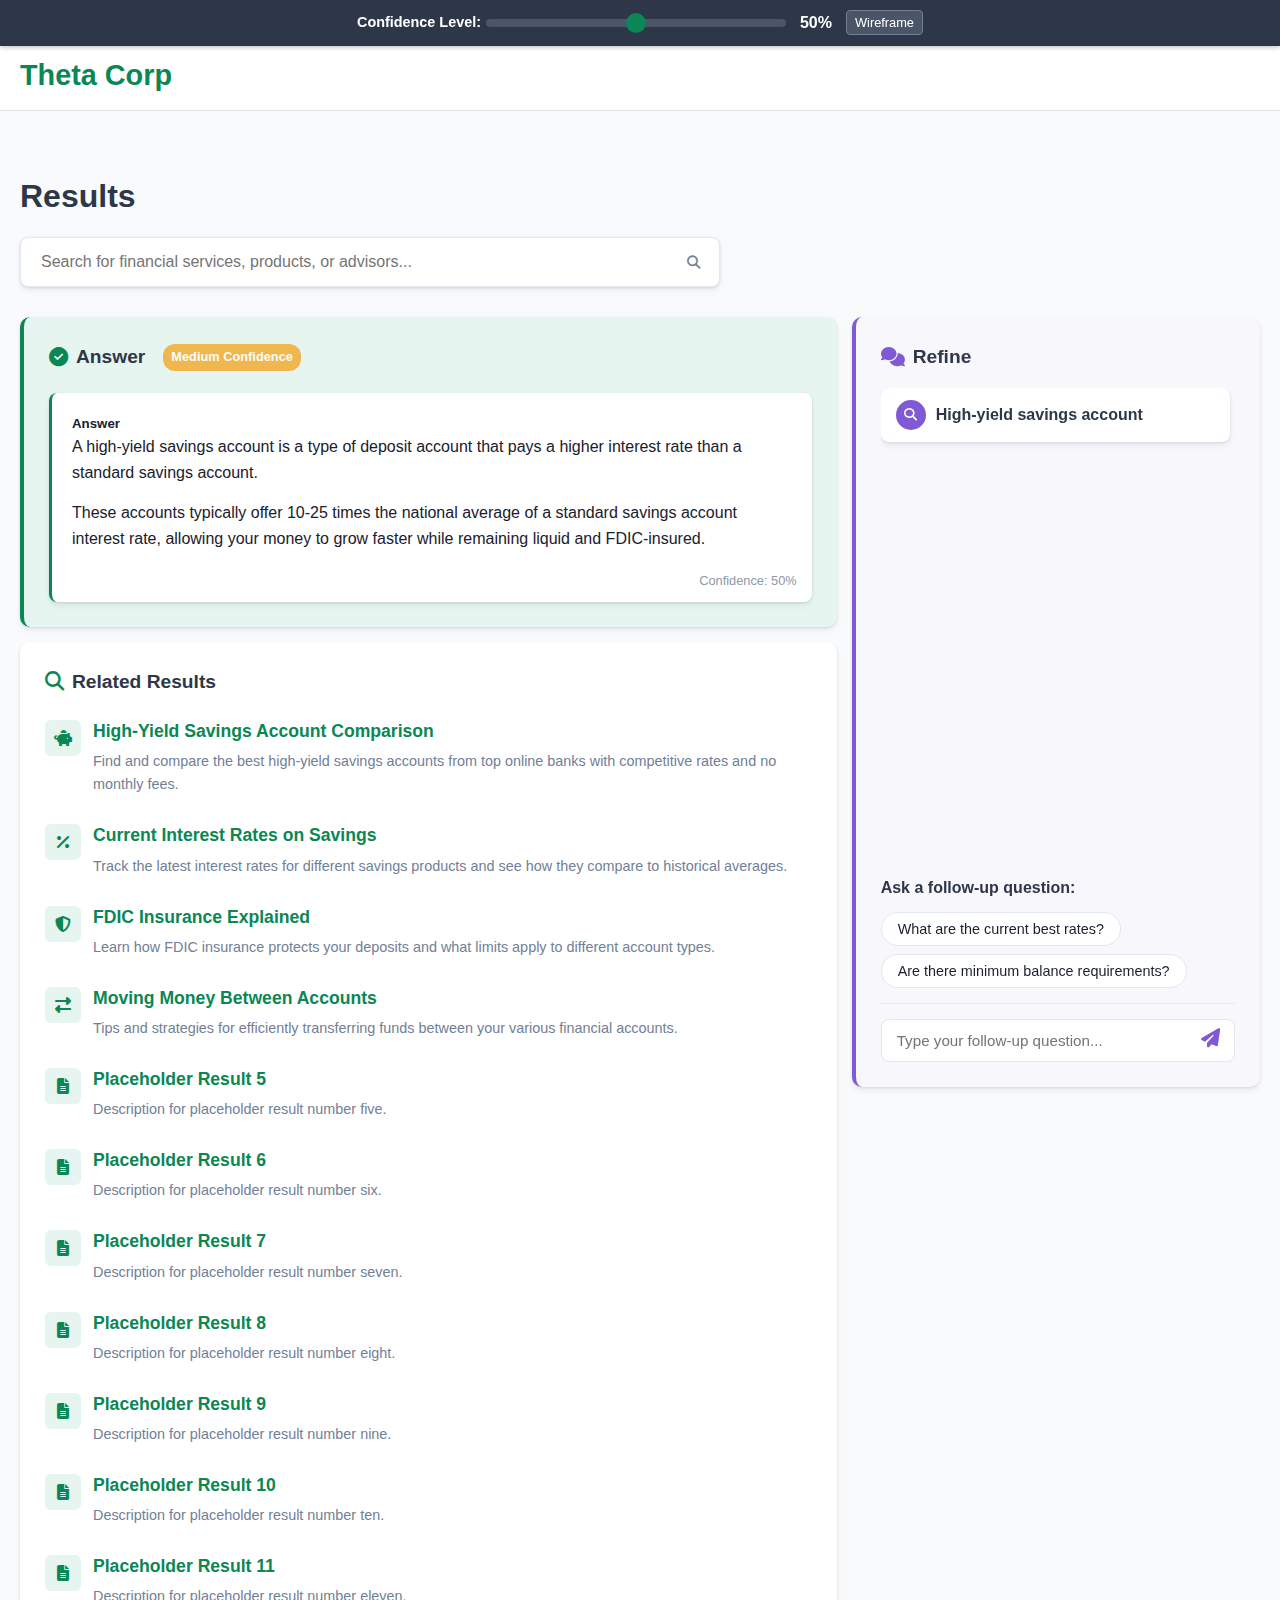
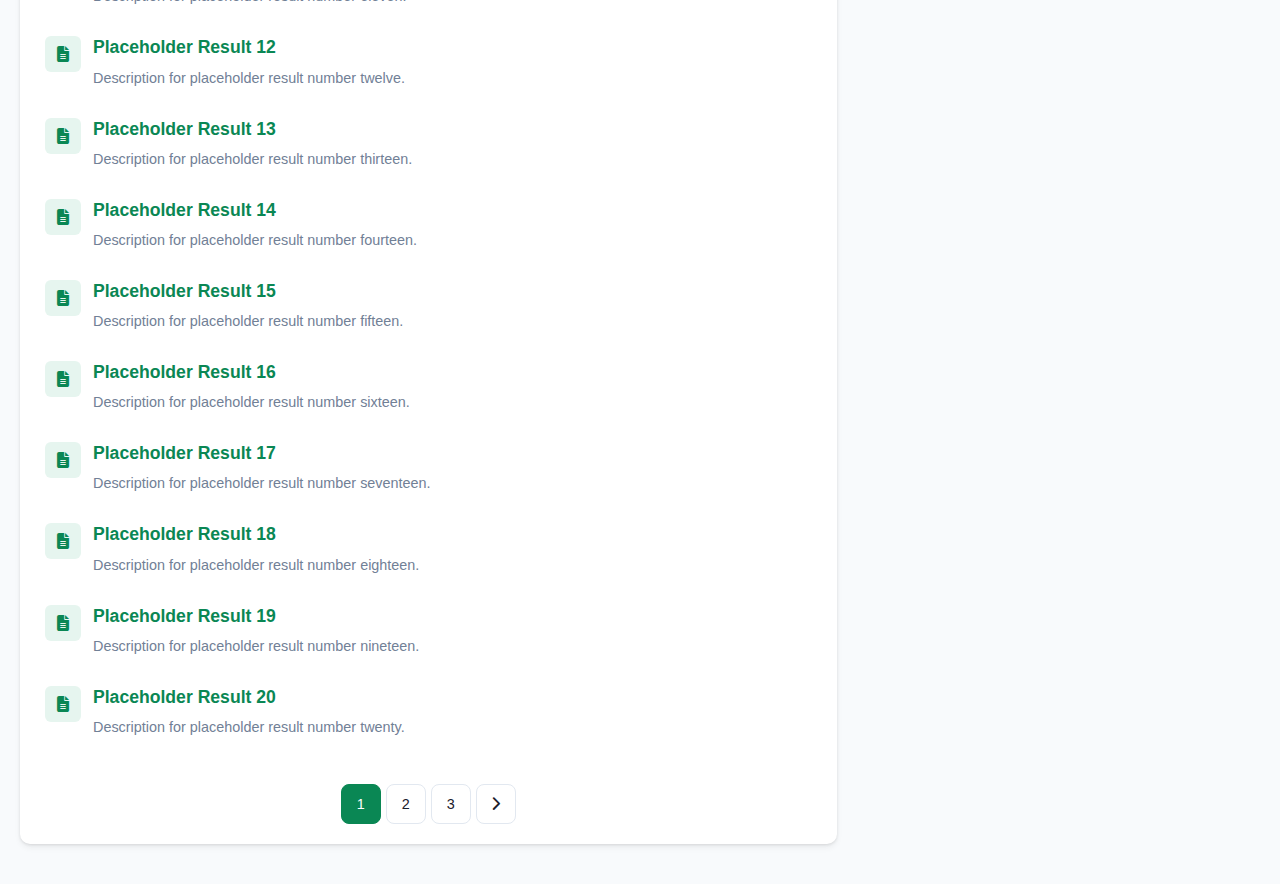
==== commit 24339f4c: "Add confidence counter to answer card and enable Enter key search on homepage" ====
--- a/expSearch.html
+++ b/expSearch.html
@@ -112,6 +112,7 @@
                                 <div id="stockChart" class="chart-container"></div>
                             </div>
                         </div>
+                        <div id="answerCardConfidence" class="answer-card-confidence"></div>
                     </div>
 
                     <!-- Source Previews (Visible in High Confidence - Moved outside the white card) -->
--- a/expSearch.css
+++ b/expSearch.css
@@ -1036,14 +1036,20 @@
     transition: opacity 0.4s ease, transform 0.4s ease;
 }
 
-.answer-content {
-    display: flex;
-    flex-direction: column;
-    gap: 20px;
-    transition: all 0.5s ease-in-out;
-}
-
+/* Added styles for bottom right confidence */
+.answer-card-confidence {
+    position: absolute;
+    bottom: 10px;
+    right: 15px;
+    font-size: 0.8rem;
+    color: var(--text-light);
+    font-weight: 500;
+    opacity: 0.8;
+}
+
+/* Make parent relative */
 .answer-highlight {
+    position: relative; /* Needed for absolute positioning of child */
     background-color: white;
     padding: 20px;
     border-radius: 8px;
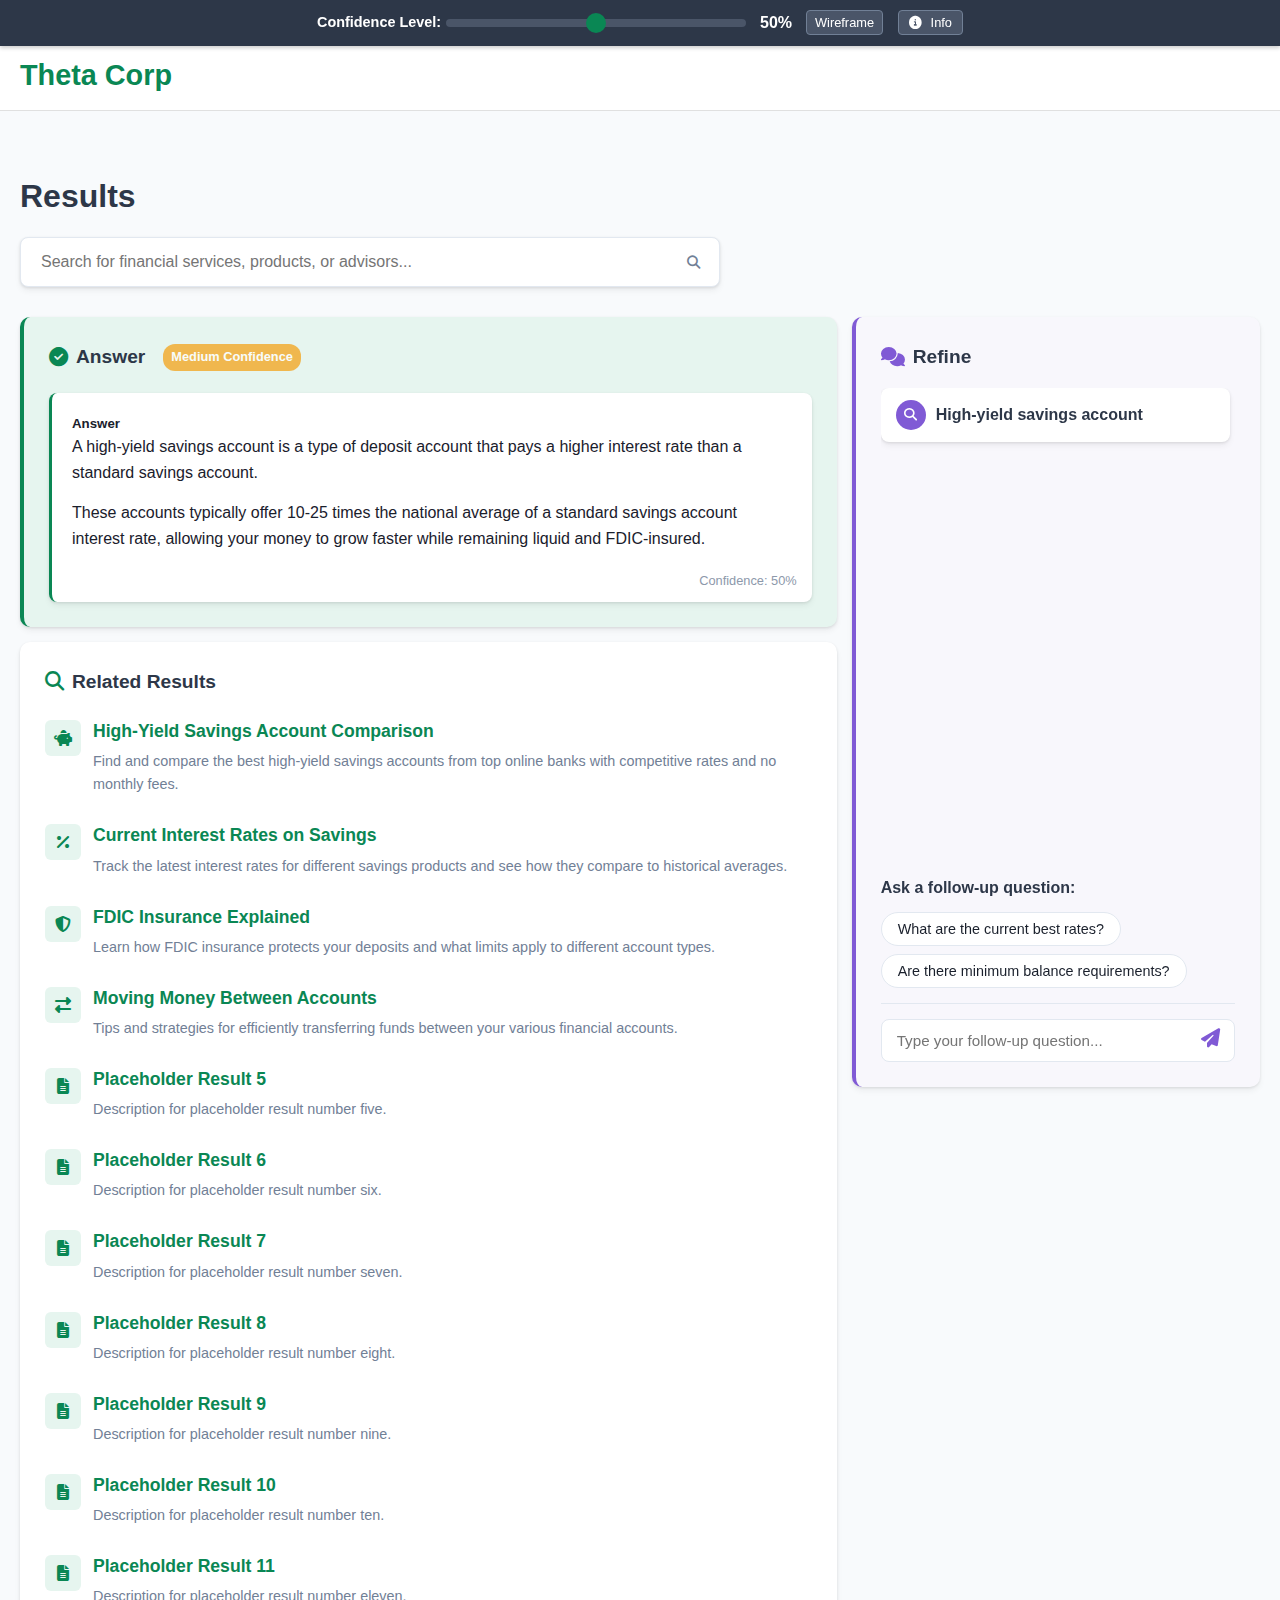
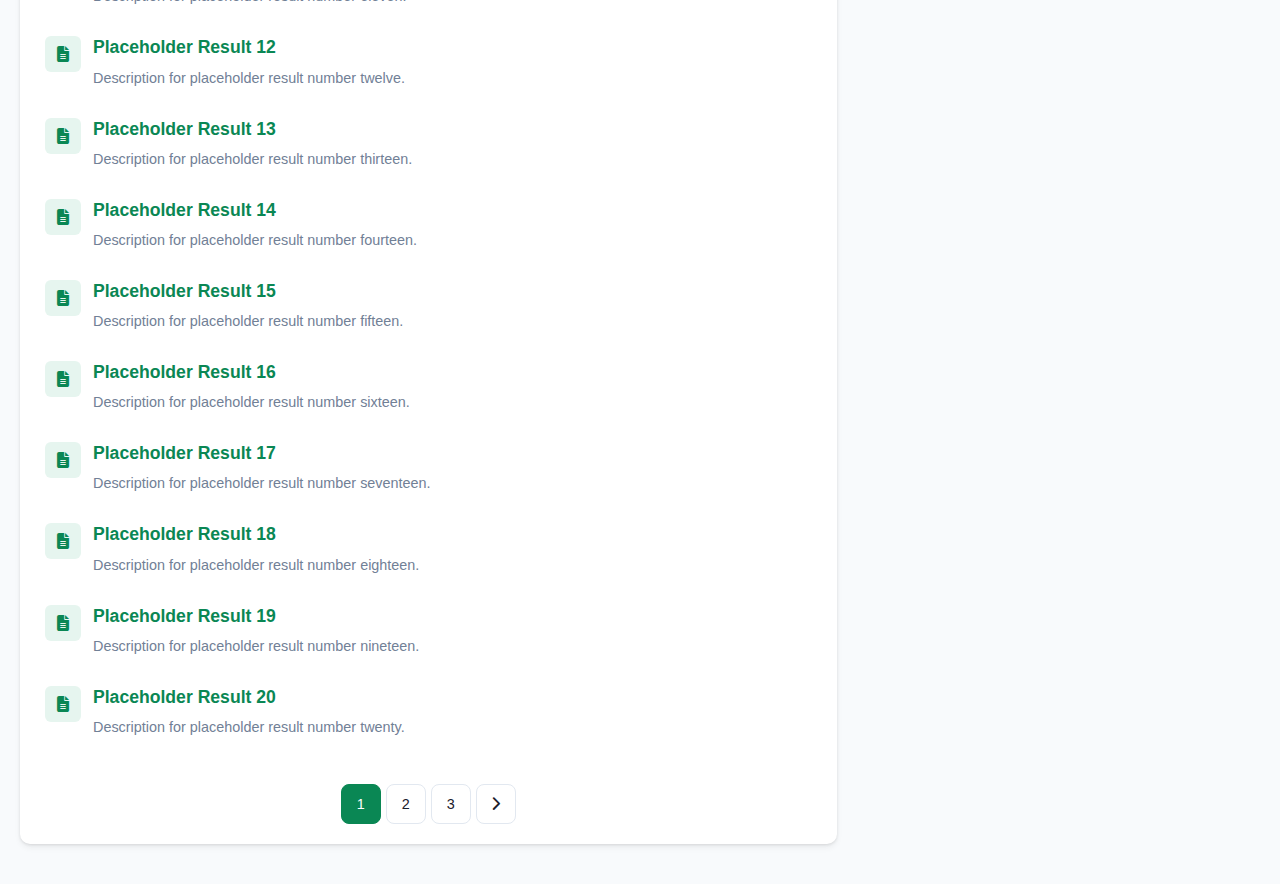
==== commit aa2450fc: "Add info modal with demo guide and typeahead logic" ====
--- a/expSearch.html
+++ b/expSearch.html
@@ -20,6 +20,7 @@
         <input type="range" id="confidenceSlider" min="0" max="100" value="50" class="confidence-slider">
         <div class="confidence-value"><span id="confidenceValue">50</span>%</div>
         <button id="wireframeToggleBtn" class="template-btn">Wireframe</button>
+        <button id="infoButtonResults" class="template-btn info-button-results"><i class="fas fa-info-circle"></i> Info</button>
     </div>
 
     <header class="site-header">
@@ -281,6 +282,38 @@
         </div>
     </main>
 
+    <!-- Info Modal Structure -->
+    <div id="infoModal" class="modal">
+        <div class="modal-content">
+            <span class="close-modal" id="closeInfoModal">&times;</span>
+            <h3>Demo Query Guide</h3>
+            <p>This demo showcases different answer types based on your query:</p>
+            <ul>
+                <li><strong>Stock Tickers:</strong> Try <code>AAPL</code>, <code>GOOGL</code>, <code>MSFT</code>, <code>AMZN</code>, or <code>TSLA</code> for live data and charts.</li>
+                <li><strong>Specific Topics:</strong>
+                    <ul>
+                        <li>Keywords like "compare rates" show a savings rate chart.</li>
+                        <li>Keywords like "invest" or "stock" give general investment info.</li>
+                        <li>Keywords like "crypto" or "bitcoin" explain cryptocurrency.</li>
+                        <li>Keywords like "loan" or "mortgage" explain mortgages.</li>
+                    </ul>
+                </li>
+                <li><strong>Default Topic:</strong> Searching "high-yield savings account" or leaving the search empty shows detailed HYSA info.</li>
+                <li><strong>Other Queries:</strong> Any other search term will result in a generic placeholder answer.</li>
+            </ul>
+            <hr style="margin: 20px 0;">
+            <h4>Typeahead Suggestions</h4>
+            <p>As you type in the search bar, you'll see different kinds of suggestions:</p>
+             <ul>
+                <li><strong>Financial Terms:</strong> Basic matching terms (e.g., typing "sto" suggests "Stocks").</li>
+                <li><strong>Stock Tickers:</strong> If you type 1-5 uppercase letters (e.g., <code>AA</code>), matching stock tickers appear with live price/change data.</li>
+                <li><strong>Personalized (Example):</strong> If you type 3 or more characters, an example personalized suggestion (like checking an account balance) may appear.</li>
+            </ul>
+            <hr style="margin: 20px 0;">
+            <p>Use the Confidence Slider (on results page) to see how the layout changes!</p>
+        </div>
+    </div>
+
     <script src="expSearch.js"></script>
 </body>
 </html> --- a/expSearch.css
+++ b/expSearch.css
@@ -157,7 +157,7 @@
 }
 
 #homeSearchButton:hover {
-    background-color: var(--primary-dark);
+    /* color: var(--primary-color); */ /* Removed this line to prevent color change */
 }
 
 .attach-button {
@@ -212,7 +212,7 @@
 
 #searchInput {
     width: 100%;
-    padding: 15px 20px;
+    padding: 15px 50px 15px 20px;
     border: 1px solid var(--border-color);
     border-radius: 8px;
     font-size: 1rem;
@@ -1528,6 +1528,39 @@
     position: relative;
 }
 
+/* Style for the new attach button */
+.attach-btn {
+    background: none;
+    border: none;
+    color: var(--text-light);
+    padding: 0 10px 0 15px; /* Adjust padding as needed */
+    cursor: pointer;
+    font-size: 1.1rem; /* Match search icon size */
+    line-height: 1; /* Ensure icon vertical alignment */
+    transition: color 0.3s ease;
+}
+
+.attach-btn:hover {
+    color: var(--primary-color);
+}
+
+/* Adjust search input padding */
+#searchInput {
+    width: 100%;
+    padding: 15px 50px 15px 20px;
+    border: 1px solid var(--border-color);
+    border-radius: 8px;
+    font-size: 1rem;
+    box-shadow: var(--card-shadow);
+    transition: var(--transition);
+}
+
+#searchInput:focus {
+    outline: none;
+    border-color: var(--primary-color);
+    box-shadow: 0 0 0 3px rgba(10, 135, 84, 0.2);
+}
+
 /* Typeahead Suggestions Styles */
 #suggestionsContainer {
     position: absolute;
@@ -2131,7 +2164,8 @@
 
 #homeSearchInput {
     width: 100%;
-    padding: 14px 50px 14px 20px; /* Pad left for text, right for icon */
+    /* Restore original padding */
+    padding: 14px 50px 14px 20px; 
     border: 1px solid var(--border-color);
     border-radius: 12px !important; /* Updated corner radius, added !important */
     font-size: 1rem;
@@ -2164,7 +2198,7 @@
 }
 
 #homeSearchButton:hover {
-    color: var(--primary-color);
+    /* color: var(--primary-color); */ /* Removed this line to prevent color change */
 }
 
 /* Suggestions container - hidden by default */
@@ -2250,4 +2284,112 @@
 
 /* End of New Home Page Styles */
 
+/* --- Modal Styles --- */
+.modal {
+    display: none; /* Hidden by default */
+    position: fixed; /* Stay in place */
+    z-index: 2000; /* Sit on top */
+    left: 0;
+    top: 0;
+    width: 100%; /* Full width */
+    height: 100%; /* Full height */
+    overflow: auto; /* Enable scroll if needed */
+    background-color: rgba(0,0,0,0.5); /* Black w/ opacity */
+}
+
+.modal-content {
+    background-color: #fefefe;
+    margin: 10% auto; /* 10% from the top and centered */
+    padding: 30px;
+    border: 1px solid #888;
+    width: 80%; /* Could be more or less, depending on screen size */
+    max-width: 600px; /* Maximum width */
+    border-radius: 8px;
+    position: relative;
+    box-shadow: 0 5px 15px rgba(0,0,0,0.2);
+}
+
+.modal-content h3 {
+    margin-top: 0;
+    color: var(--secondary-color);
+    margin-bottom: 15px;
+}
+
+.modal-content p {
+    margin-bottom: 10px;
+    line-height: 1.6;
+}
+
+.modal-content ul {
+    margin-bottom: 15px;
+    padding-left: 20px;
+}
+
+.modal-content ul li {
+    margin-bottom: 8px;
+}
+
+.modal-content code {
+    background-color: var(--primary-light);
+    padding: 2px 5px;
+    border-radius: 4px;
+    font-family: monospace;
+    color: var(--primary-dark);
+}
+
+.close-modal {
+    color: #aaa;
+    position: absolute;
+    top: 10px;
+    right: 20px;
+    font-size: 28px;
+    font-weight: bold;
+    line-height: 1;
+}
+
+.close-modal:hover,
+.close-modal:focus {
+    color: black;
+    text-decoration: none;
+    cursor: pointer;
+}
+
+/* --- Info Button Styles --- */
+
+/* Home Page Info Button */
+.info-button-home {
+    position: fixed;
+    bottom: 20px;
+    right: 20px;
+    background-color: var(--primary-color);
+    color: white;
+    border: none;
+    border-radius: 50%;
+    width: 50px;
+    height: 50px;
+    font-size: 1.2rem;
+    display: flex;
+    align-items: center;
+    justify-content: center;
+    box-shadow: 0 2px 6px rgba(0,0,0,0.3);
+    cursor: pointer;
+    z-index: 1001; /* Above most content, below modal */
+    transition: background-color 0.3s ease;
+}
+
+.info-button-home:hover {
+    background-color: var(--primary-dark);
+}
+
+/* Results Page Info Button (within confidence controls) */
+.info-button-results {
+    /* Inherits .template-btn styles */
+    margin-left: 10px; /* Add some space */
+    padding: 4px 10px; /* Adjust padding if needed */
+}
+
+.info-button-results i {
+    margin-right: 5px;
+}
+
 /* Remove the extra brace that was likely added here */ 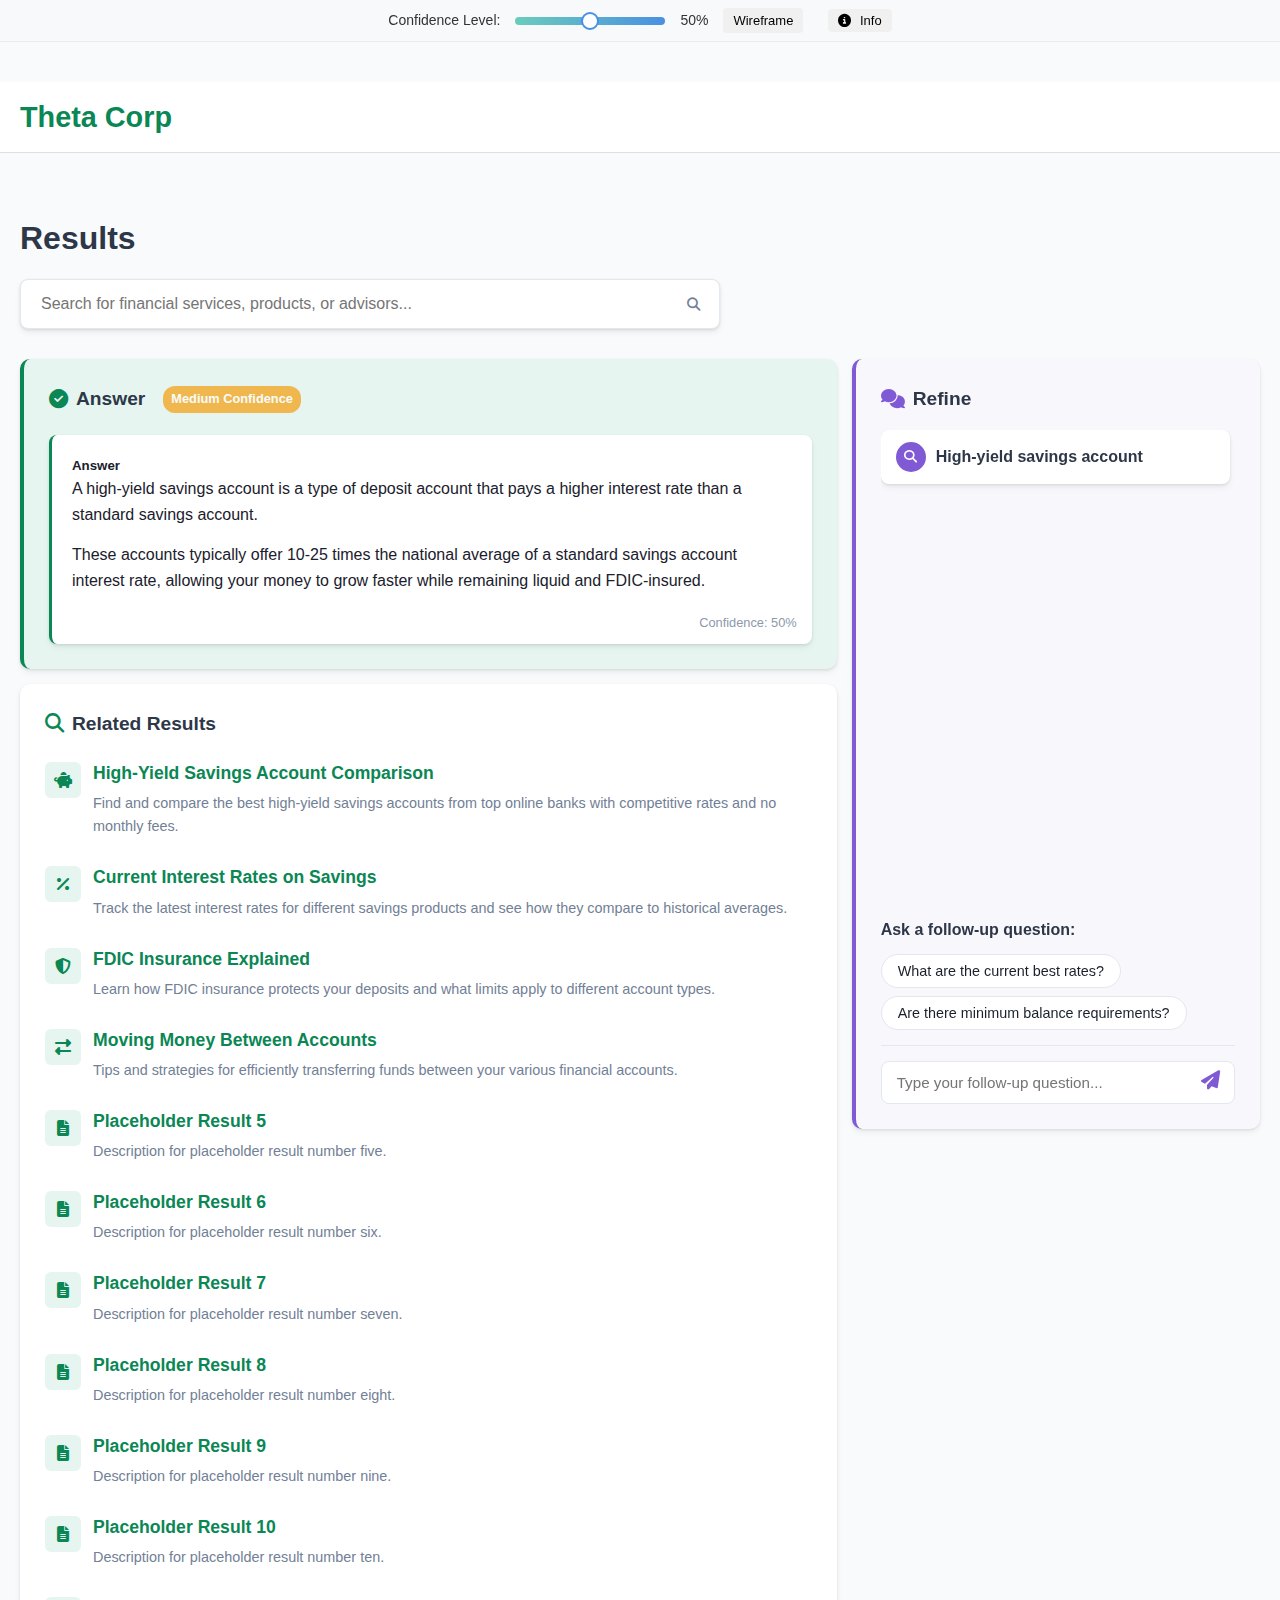
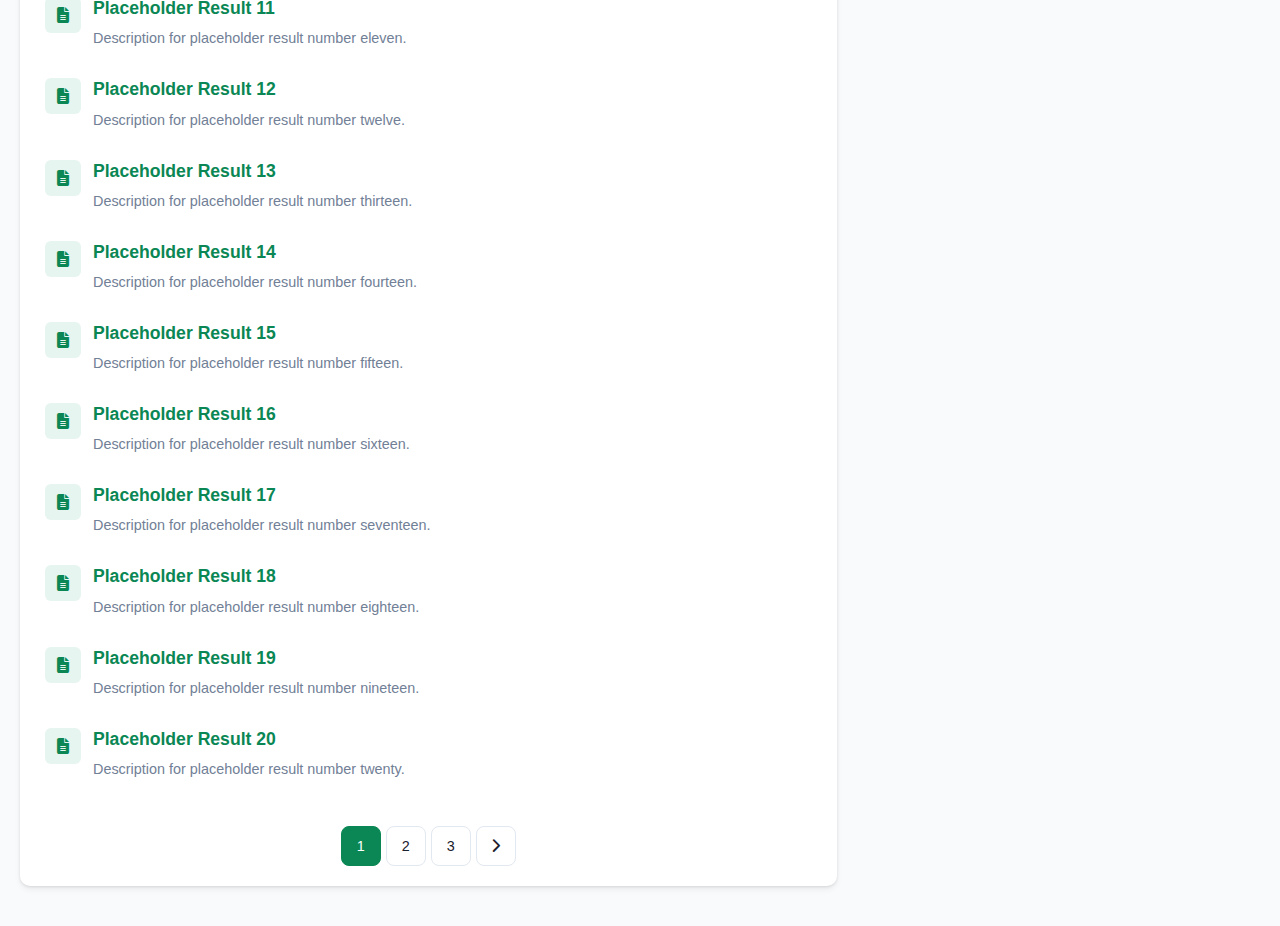
==== commit 91643fdd: "Implement floating input UI redesign and accordion" ====
--- a/expSearch.html
+++ b/expSearch.html
@@ -14,14 +14,18 @@
     <script src="https://code.highcharts.com/stock/modules/accessibility.js"></script>
 </head>
 <body>
-    <!-- Confidence Slider Interface (outside main UI) -->
-    <div id="confidenceControls" class="confidence-controls">
-        <div class="confidence-label">Confidence Level:</div>
-        <input type="range" id="confidenceSlider" min="0" max="100" value="50" class="confidence-slider">
-        <div class="confidence-value"><span id="confidenceValue">50</span>%</div>
-        <button id="wireframeToggleBtn" class="template-btn">Wireframe</button>
-        <button id="infoButtonResults" class="template-btn info-button-results"><i class="fas fa-info-circle"></i> Info</button>
-    </div>
+    <!-- Controls Header -->
+    <header class="controls-header">
+        <div class="container">
+            <div id="confidenceControls" class="confidence-controls">
+                <div class="confidence-label">Confidence Level:</div>
+                <input type="range" id="confidenceSlider" min="0" max="100" value="50" class="confidence-slider">
+                <div class="confidence-value"><span id="confidenceValue">50</span>%</div>
+                <button id="wireframeToggleBtn" class="template-btn">Wireframe</button>
+                <button id="infoButtonResults" class="template-btn info-button-results"><i class="fas fa-info-circle"></i> Info</button>
+            </div>
+        </div>
+    </header>
 
     <header class="site-header">
         <!-- Applying container class directly for consistent width -->
@@ -302,8 +306,8 @@
                 <li><strong>Other Queries:</strong> Any other search term will result in a generic placeholder answer.</li>
             </ul>
             <hr style="margin: 20px 0;">
-            <h4>Typeahead Suggestions</h4>
-            <p>As you type in the search bar, you'll see different kinds of suggestions:</p>
+            <h4>Typeahead Suggestions (Results Page Only)</h4>
+            <p>As you type in the search bar <strong>on the results page</strong>, you'll see different kinds of suggestions:</p>
              <ul>
                 <li><strong>Financial Terms:</strong> Basic matching terms (e.g., typing "sto" suggests "Stocks").</li>
                 <li><strong>Stock Tickers:</strong> If you type 1-5 uppercase letters (e.g., <code>AA</code>), matching stock tickers appear with live price/change data.</li>
--- a/expSearch.css
+++ b/expSearch.css
@@ -454,95 +454,72 @@
 }
 */
 
-/* Confidence Controls Styles */
+/* Control Header styles */
+.controls-header {
+    background-color: #f8f9fa;
+    border-bottom: 1px solid #e9ecef;
+    padding: 8px 0;
+    width: 100%;
+}
+
+.controls-header .container {
+    display: flex;
+    justify-content: center;
+}
+
+/* Update confidence controls styles for the new header */
 .confidence-controls {
-    position: fixed;
-    top: 0;
-    left: 0;
-    right: 0;
-    background-color: #2d3748;
-    color: white;
-    padding: 10px 20px;
-    display: flex;
-    align-items: center;
-    justify-content: center;
-    gap: 5px;
-    z-index: 1000;
-    box-shadow: 0 2px 4px rgba(0, 0, 0, 0.2);
-    flex-wrap: wrap;
-    transform: translateZ(0); /* Promote to own layer */
-}
-
-.confidence-label {
-    font-weight: 600;
-    font-size: 0.9rem;
+    display: flex;
+    align-items: center;
+    gap: 15px;
+    padding: 0;
+    background: transparent;
+    box-shadow: none;
+    position: relative;
+    z-index: 10;
 }
 
 .confidence-slider {
-    width: 300px;
+    width: 150px;
+    height: 8px;
     -webkit-appearance: none;
-    height: 8px;
+    background: linear-gradient(to right, #6accbc, #4a90e2);
     border-radius: 4px;
-    background: #4a5568;
     outline: none;
 }
 
 .confidence-slider::-webkit-slider-thumb {
     -webkit-appearance: none;
-    appearance: none;
-    width: 20px;
-    height: 20px;
+    width: 18px;
+    height: 18px;
+    background: #ffffff;
+    border: 2px solid #4a90e2;
     border-radius: 50%;
-    background: var(--primary-color);
     cursor: pointer;
-    transition: var(--transition);
+    transition: background 0.3s;
 }
 
 .confidence-slider::-webkit-slider-thumb:hover {
-    background: var(--primary-dark);
-    transform: scale(1.1);
-}
-
-.confidence-slider::-moz-range-thumb {
-    width: 20px;
-    height: 20px;
-    border-radius: 50%;
-    background: var(--primary-color);
+    background: #f0f0f0;
+}
+
+.confidence-label, .confidence-value {
+    font-size: 14px;
+    color: #333;
+}
+
+.template-btn {
+    background-color: #f0f0f0;
+    border: none;
+    padding: 5px 10px;
+    border-radius: 4px;
+    font-size: 13px;
     cursor: pointer;
-    border: none;
-    transition: var(--transition);
-}
-
-.confidence-value {
-    font-weight: 700;
-    min-width: 50px;
-    text-align: center;
-}
-
-.template-controls {
-    display: flex;
-    gap: 5px;
-    margin-left: 20px;
-}
-
-.template-btn {
-    padding: 4px 8px;
-    font-size: 0.8rem;
-    background-color: #4a5568;
-    color: white;
-    border: 1px solid #718096;
-    border-radius: 4px;
-    cursor: pointer;
-    transition: background-color 0.2s ease;
+    transition: background-color 0.2s;
 }
 
 .template-btn:hover {
-    background-color: #718096;
-}
-
-.template-btn.active {
-    background-color: var(--primary-color);
-    border-color: var(--primary-dark);
+    background-color: #e0e0e0;
 }
 
 /* Search Header Area */
